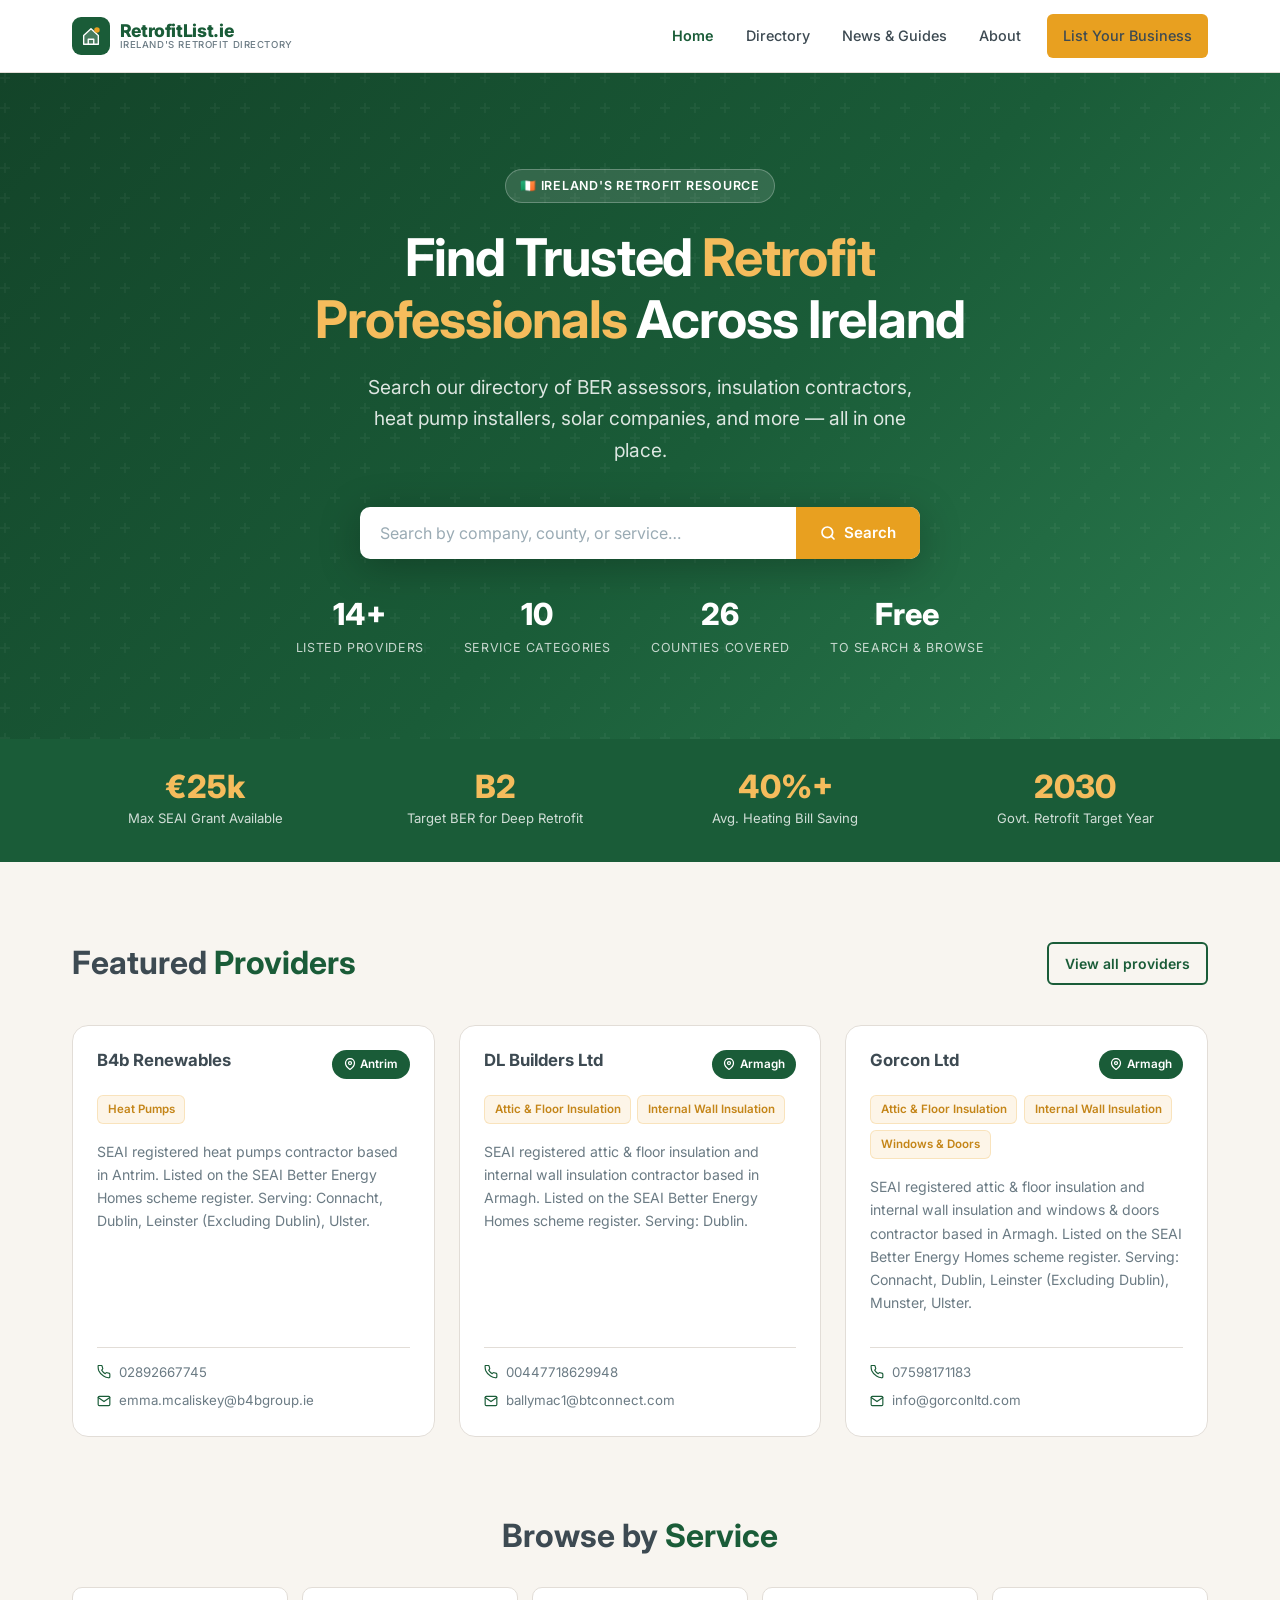
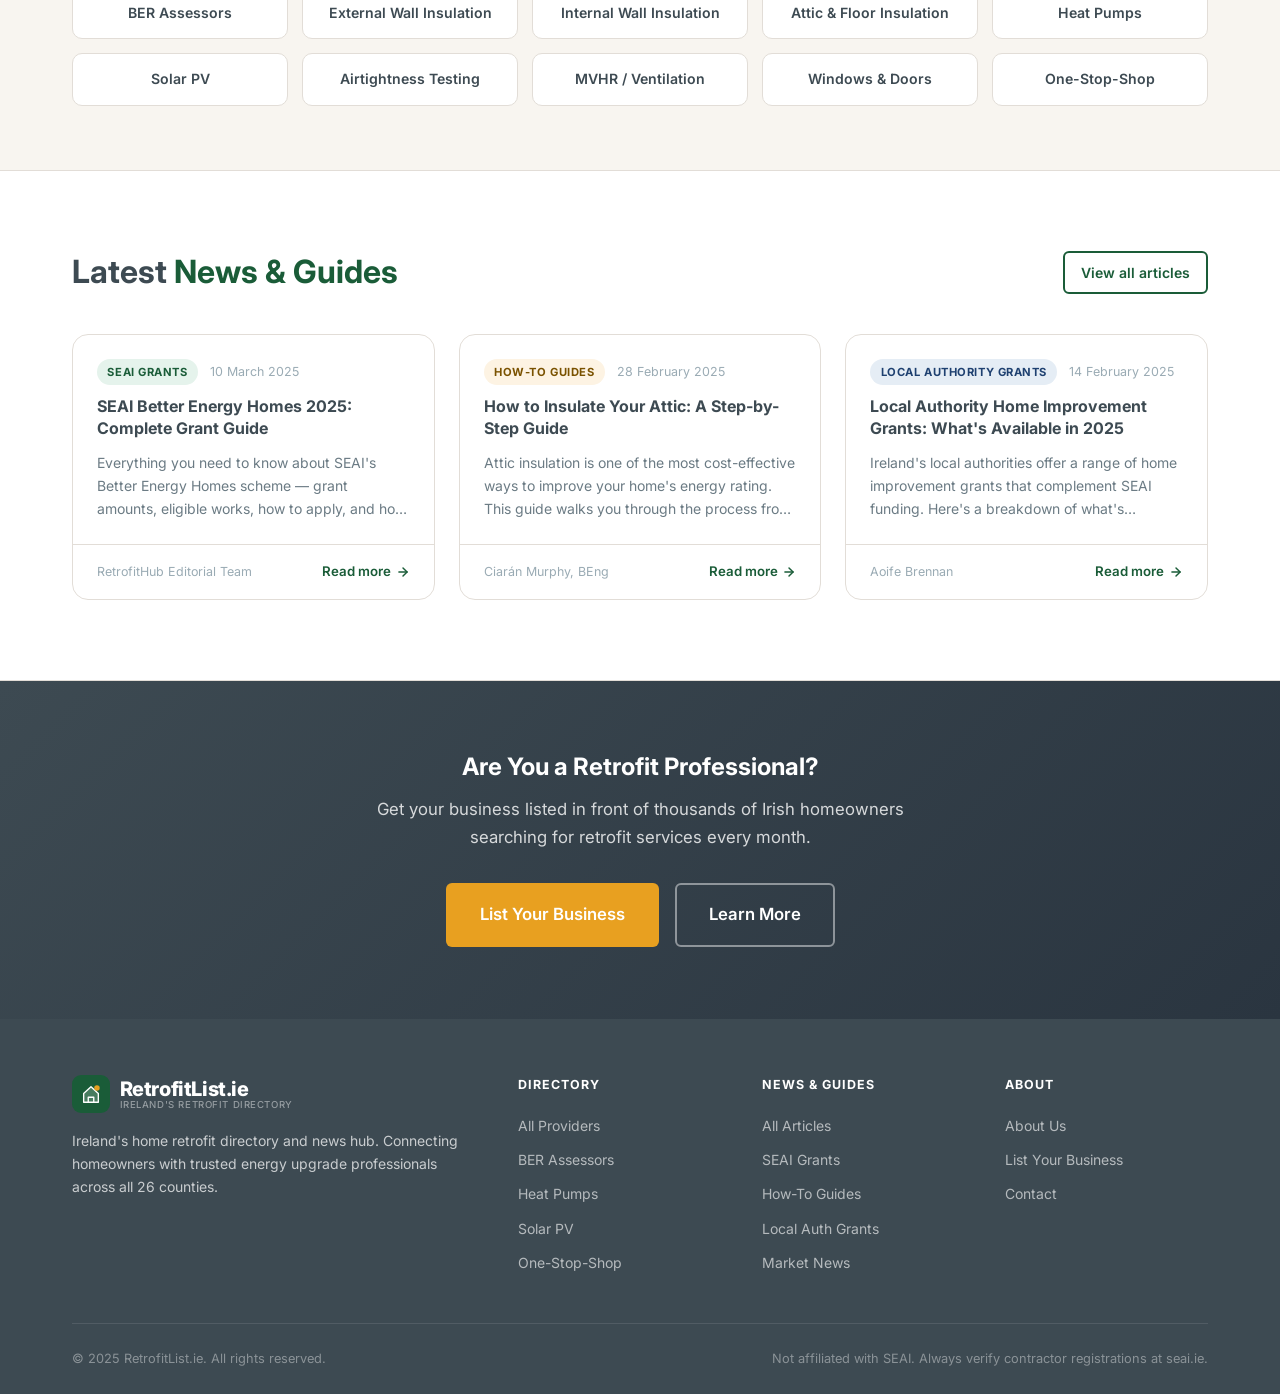
==== index.html @ 5da8fb2f "Initial launch: RetrofitList.ie static site with 1,909 SEAI providers - Full static site (index, dir" ====
﻿<!DOCTYPE html>
<html lang="en-IE">
<head>
  <meta charset="UTF-8">
  <meta name="viewport" content="width=device-width, initial-scale=1.0">
  <title>Retrofit Ireland — Home Retrofit Directory &amp; Contractor Finder | RetrofitList.ie</title>
  <meta name="description" content="Find trusted retrofit contractors across Ireland. BER assessors, insulation, heat pumps, solar PV and more — plus SEAI grant guides and how-tos. Ireland's retrofit directory.">
  <link rel="icon" href="data:image/svg+xml,<svg xmlns='http://www.w3.org/2000/svg' viewBox='0 0 100 100'><rect width='100' height='100' rx='18' fill='%231a5c38'/><text y='75' x='50' text-anchor='middle' font-size='62' font-family='sans-serif'>🏠</text></svg>">
  <link rel="preconnect" href="https://fonts.googleapis.com">
  <link rel="preconnect" href="https://fonts.gstatic.com" crossorigin>
  <link href="https://fonts.googleapis.com/css2?family=Inter:wght@400;500;600;700;800&display=swap" rel="stylesheet">
  <link rel="stylesheet" href="css/styles.css">
</head>
<body data-page="home">

  <!-- ===== HEADER ===== -->
  <header class="site-header">
    <div class="container">
      <div class="header-inner">
        <a href="index.html" class="site-logo" aria-label="RetrofitList.ie home">
          <div class="logo-icon" aria-hidden="true">
            <svg width="22" height="22" viewBox="0 0 24 24" fill="none">
              <path d="M4 11.5L12 4l8 7.5V21H4V11.5z" fill="white" fill-opacity="0.2" stroke="white" stroke-width="1.5" stroke-linejoin="round"/>
              <path d="M9 21v-5.5h6V21" stroke="white" stroke-width="1.5" stroke-linecap="round" stroke-linejoin="round"/>
              <circle cx="18.5" cy="5.5" r="3" fill="#e8a020"/>
            </svg>
          </div>
          <div class="logo-text">
            <span class="logo-name">RetrofitList.ie</span>
            <span class="logo-tagline">Ireland's Retrofit Directory</span>
          </div>
        </a>

        <button class="menu-toggle" aria-label="Open navigation" aria-expanded="false">
          <span></span><span></span><span></span>
        </button>

        <nav class="nav-menu" aria-label="Main navigation">
          <a href="index.html">Home</a>
          <a href="directory.html">Directory</a>
          <a href="news.html">News &amp; Guides</a>
          <a href="about.html">About</a>
          <a href="about.html#list-your-business" class="btn btn-amber btn-sm">List Your Business</a>
        </nav>
      </div>
    </div>
  </header>

  <main>

    <!-- ===== HERO ===== -->
    <section class="hero hero-home">
      <div class="container">
        <div class="hero-content">
          <span class="hero-badge">🇮🇪 Ireland's Retrofit Resource</span>
          <h1 class="hero-title">Find Trusted <em>Retrofit Professionals</em> Across Ireland</h1>
          <p class="hero-subtitle">Search our directory of BER assessors, insulation contractors, heat pump installers, solar companies, and more — all in one place.</p>
          <div class="hero-search" role="search">
            <label for="hero-search-input" class="sr-only">Search providers</label>
            <input type="search" id="hero-search-input" placeholder="Search by company, county, or service…" autocomplete="off">
            <button id="hero-search-btn" type="button">
              <svg width="16" height="16" viewBox="0 0 24 24" fill="none" stroke="currentColor" stroke-width="2.5" stroke-linecap="round" stroke-linejoin="round" aria-hidden="true"><circle cx="11" cy="11" r="8"/><line x1="21" y1="21" x2="16.65" y2="16.65"/></svg>
              Search
            </button>
          </div>
          <div class="hero-stats">
            <div class="hero-stat">
              <span class="hero-stat-number">14+</span>
              <span class="hero-stat-label">Listed Providers</span>
            </div>
            <div class="hero-stat">
              <span class="hero-stat-number">10</span>
              <span class="hero-stat-label">Service Categories</span>
            </div>
            <div class="hero-stat">
              <span class="hero-stat-number">26</span>
              <span class="hero-stat-label">Counties Covered</span>
            </div>
            <div class="hero-stat">
              <span class="hero-stat-number">Free</span>
              <span class="hero-stat-label">To Search &amp; Browse</span>
            </div>
          </div>
        </div>
      </div>
    </section>

    <!-- ===== STATS BAR ===== -->
    <section class="stats-bar" aria-label="Site highlights">
      <div class="container">
        <div class="stats-grid">
          <div>
            <span class="stat-number">€25k</span>
            <div class="stat-label">Max SEAI Grant Available</div>
          </div>
          <div>
            <span class="stat-number">B2</span>
            <div class="stat-label">Target BER for Deep Retrofit</div>
          </div>
          <div>
            <span class="stat-number">40%+</span>
            <div class="stat-label">Avg. Heating Bill Saving</div>
          </div>
          <div>
            <span class="stat-number">2030</span>
            <div class="stat-label">Govt. Retrofit Target Year</div>
          </div>
        </div>
      </div>
    </section>

    <!-- ===== FEATURED PROVIDERS ===== -->
    <section class="section">
      <div class="container">
        <div class="section-header">
          <h2 class="section-title">Featured <span>Providers</span></h2>
          <a href="directory.html" class="btn btn-secondary btn-sm">View all providers</a>
        </div>
        <div class="card-grid" id="featured-providers" data-loading="true">
          <div class="loading-state" style="grid-column:1/-1">
            <div class="loading-spinner"></div>
            <p class="text-light">Loading providers…</p>
          </div>
        </div>
      </div>
    </section>

    <!-- ===== CATEGORY LINKS ===== -->
    <section style="padding: 0 0 4rem;">
      <div class="container">
        <h2 class="section-title text-center" style="margin-bottom: 2rem;">Browse by <span>Service</span></h2>
        <div style="display:grid; grid-template-columns: repeat(auto-fill, minmax(180px, 1fr)); gap: 0.875rem;">
          <a href="directory.html?category=BER+Assessors" class="category-link-card">BER Assessors</a>
          <a href="directory.html?category=External+Wall+Insulation" class="category-link-card">External Wall Insulation</a>
          <a href="directory.html?category=Internal+Wall+Insulation" class="category-link-card">Internal Wall Insulation</a>
          <a href="directory.html?category=Attic+%26+Floor+Insulation" class="category-link-card">Attic &amp; Floor Insulation</a>
          <a href="directory.html?category=Heat+Pumps" class="category-link-card">Heat Pumps</a>
          <a href="directory.html?category=Solar+PV" class="category-link-card">Solar PV</a>
          <a href="directory.html?category=Airtightness+Testing" class="category-link-card">Airtightness Testing</a>
          <a href="directory.html?category=MVHR+%2F+Ventilation" class="category-link-card">MVHR / Ventilation</a>
          <a href="directory.html?category=Windows+%26+Doors" class="category-link-card">Windows &amp; Doors</a>
          <a href="directory.html?category=One-Stop-Shop+Retrofit+Contractors" class="category-link-card">One-Stop-Shop</a>
        </div>
      </div>
    </section>

    <!-- ===== LATEST NEWS ===== -->
    <section class="section" style="background: var(--white); border-top: 1px solid var(--border); border-bottom: 1px solid var(--border);">
      <div class="container">
        <div class="section-header">
          <h2 class="section-title">Latest <span>News &amp; Guides</span></h2>
          <a href="news.html" class="btn btn-secondary btn-sm">View all articles</a>
        </div>
        <div class="card-grid" id="latest-news" data-loading="true">
          <div class="loading-state" style="grid-column:1/-1">
            <div class="loading-spinner"></div>
            <p class="text-light">Loading articles…</p>
          </div>
        </div>
      </div>
    </section>

    <!-- ===== CTA ===== -->
    <section class="cta-banner">
      <div class="container">
        <h2>Are You a Retrofit Professional?</h2>
        <p>Get your business listed in front of thousands of Irish homeowners searching for retrofit services every month.</p>
        <div class="cta-buttons">
          <a href="about.html#list-your-business" class="btn btn-amber btn-lg">List Your Business</a>
          <a href="about.html" class="btn btn-ghost btn-lg">Learn More</a>
        </div>
      </div>
    </section>

  </main>

  <!-- ===== FOOTER ===== -->
  <footer class="site-footer">
    <div class="container">
      <div class="footer-grid">
        <div class="footer-brand">
          <a href="index.html" class="site-logo" aria-label="RetrofitList.ie home">
            <div class="logo-icon" aria-hidden="true">
              <svg width="22" height="22" viewBox="0 0 24 24" fill="none">
                <path d="M4 11.5L12 4l8 7.5V21H4V11.5z" fill="white" fill-opacity="0.2" stroke="white" stroke-width="1.5" stroke-linejoin="round"/>
                <path d="M9 21v-5.5h6V21" stroke="white" stroke-width="1.5" stroke-linecap="round" stroke-linejoin="round"/>
                <circle cx="18.5" cy="5.5" r="3" fill="#e8a020"/>
              </svg>
            </div>
            <div class="logo-text">
              <span class="logo-name">RetrofitList.ie</span>
              <span class="logo-tagline">Ireland's Retrofit Directory</span>
            </div>
          </a>
          <p class="footer-desc">Ireland's home retrofit directory and news hub. Connecting homeowners with trusted energy upgrade professionals across all 26 counties.</p>
        </div>

        <div>
          <p class="footer-heading">Directory</p>
          <ul class="footer-links">
            <li><a href="directory.html">All Providers</a></li>
            <li><a href="directory.html?category=BER+Assessors">BER Assessors</a></li>
            <li><a href="directory.html?category=Heat+Pumps">Heat Pumps</a></li>
            <li><a href="directory.html?category=Solar+PV">Solar PV</a></li>
            <li><a href="directory.html?category=One-Stop-Shop+Retrofit+Contractors">One-Stop-Shop</a></li>
          </ul>
        </div>

        <div>
          <p class="footer-heading">News &amp; Guides</p>
          <ul class="footer-links">
            <li><a href="news.html">All Articles</a></li>
            <li><a href="news.html?category=SEAI+Grants">SEAI Grants</a></li>
            <li><a href="news.html?category=How-To+Guides">How-To Guides</a></li>
            <li><a href="news.html?category=Local+Authority+Grants">Local Auth Grants</a></li>
            <li><a href="news.html?category=Market+News">Market News</a></li>
          </ul>
        </div>

        <div>
          <p class="footer-heading">About</p>
          <ul class="footer-links">
            <li><a href="about.html">About Us</a></li>
            <li><a href="about.html#list-your-business">List Your Business</a></li>
            <li><a href="about.html#contact">Contact</a></li>
          </ul>
        </div>
      </div>

      <div class="footer-bottom">
        <p>&copy; 2025 RetrofitList.ie. All rights reserved.</p>
        <p>Not affiliated with SEAI. Always verify contractor registrations at <a href="https://www.seai.ie" target="_blank" rel="noopener">seai.ie</a>.</p>
      </div>
    </div>
  </footer>

  <script src="js/main.js"></script>

  <!-- Category link card styles (used only on homepage) -->
  <style>
    .category-link-card {
      display: flex;
      align-items: center;
      justify-content: center;
      text-align: center;
      padding: 1rem;
      background: var(--white);
      border: 1.5px solid var(--border);
      border-radius: var(--radius);
      font-size: 0.88rem;
      font-weight: 600;
      color: var(--slate);
      text-decoration: none;
      transition: all var(--transition);
      line-height: 1.3;
    }
    .category-link-card:hover {
      border-color: var(--green);
      background: rgba(26,92,56,0.04);
      color: var(--green);
      transform: translateY(-2px);
      box-shadow: var(--shadow);
    }
  </style>

</body>
</html>
---- css/styles.css ----
﻿/* ============================================================
   RetrofitList.ie — Main Stylesheet
   ============================================================ */

/* --- Custom Properties --- */
:root {
  --green:         #1a5c38;
  --green-dark:    #134429;
  --green-light:   #2a7a4e;
  --offwhite:      #f8f5f0;
  --slate:         #3d4a52;
  --slate-light:   #6b7b84;
  --slate-lighter: #9aabb4;
  --amber:         #e8a020;
  --amber-dark:    #c48518;
  --amber-light:   #f5bc5c;
  --white:         #ffffff;
  --border:        #e2ddd7;
  --border-dark:   #c8c2ba;

  --shadow-sm: 0 1px 4px rgba(0,0,0,0.06);
  --shadow:    0 2px 12px rgba(0,0,0,0.08);
  --shadow-md: 0 4px 20px rgba(0,0,0,0.10);
  --shadow-lg: 0 8px 32px rgba(0,0,0,0.14);

  --radius-sm: 6px;
  --radius:    10px;
  --radius-lg: 16px;

  --transition: 0.2s ease;
  --font: 'Inter', -apple-system, BlinkMacSystemFont, 'Segoe UI', sans-serif;
  --container: 1200px;
  --gap: 1.5rem;
}

/* --- Reset & Base --- */
*, *::before, *::after { box-sizing: border-box; margin: 0; padding: 0; }

html { scroll-behavior: smooth; font-size: 16px; }

body {
  font-family: var(--font);
  background: var(--offwhite);
  color: var(--slate);
  line-height: 1.65;
  min-height: 100vh;
  display: flex;
  flex-direction: column;
}

img { max-width: 100%; height: auto; display: block; }

a { color: var(--green); text-decoration: none; transition: color var(--transition); }
a:hover { color: var(--green-light); }

ul, ol { list-style: none; }

button { cursor: pointer; font-family: var(--font); border: none; background: none; }

h1, h2, h3, h4, h5 {
  font-weight: 700;
  line-height: 1.2;
  color: var(--slate);
}

p { margin-bottom: 1rem; }
p:last-child { margin-bottom: 0; }

main { flex: 1; }

/* --- Layout --- */
.container {
  width: 100%;
  max-width: var(--container);
  margin: 0 auto;
  padding: 0 1.25rem;
}

@media (min-width: 768px) { .container { padding: 0 2rem; } }

.section { padding: 4rem 0; }
@media (min-width: 768px) { .section { padding: 5rem 0; } }

.section-header {
  display: flex;
  align-items: center;
  justify-content: space-between;
  margin-bottom: 2.5rem;
  flex-wrap: wrap;
  gap: 1rem;
}

.section-title { font-size: clamp(1.4rem, 3vw, 2rem); }
.section-title span { color: var(--green); }

/* --- Buttons --- */
.btn {
  display: inline-flex;
  align-items: center;
  gap: 0.5rem;
  padding: 0.75rem 1.5rem;
  border-radius: var(--radius-sm);
  font-weight: 600;
  font-size: 0.95rem;
  font-family: var(--font);
  transition: all var(--transition);
  text-decoration: none;
  white-space: nowrap;
  border: 2px solid transparent;
  cursor: pointer;
}

.btn-primary {
  background: var(--green);
  color: var(--white);
}
.btn-primary:hover {
  background: var(--green-dark);
  color: var(--white);
  transform: translateY(-1px);
  box-shadow: var(--shadow-md);
}

.btn-secondary {
  background: transparent;
  color: var(--green);
  border-color: var(--green);
}
.btn-secondary:hover {
  background: var(--green);
  color: var(--white);
  transform: translateY(-1px);
}

.btn-amber {
  background: var(--amber);
  color: var(--white);
}
.btn-amber:hover {
  background: var(--amber-dark);
  color: var(--white);
  transform: translateY(-1px);
  box-shadow: var(--shadow-md);
}

.btn-white {
  background: var(--white);
  color: var(--green);
  border-color: var(--white);
}
.btn-white:hover {
  background: var(--offwhite);
  color: var(--green-dark);
  transform: translateY(-1px);
}

.btn-ghost {
  background: transparent;
  color: var(--white);
  border-color: rgba(255,255,255,0.45);
}
.btn-ghost:hover {
  background: rgba(255,255,255,0.15);
  color: var(--white);
  border-color: rgba(255,255,255,0.7);
}

.btn-sm  { padding: 0.5rem 1rem; font-size: 0.875rem; }
.btn-lg  { padding: 1rem 2rem; font-size: 1.05rem; }

/* --- Header / Navigation --- */
.site-header {
  position: sticky;
  top: 0;
  z-index: 1000;
  background: var(--white);
  border-bottom: 1px solid var(--border);
  transition: box-shadow var(--transition);
}

.site-header.scrolled { box-shadow: var(--shadow-md); }

.header-inner {
  display: flex;
  align-items: center;
  justify-content: space-between;
  height: 4rem;
}

@media (min-width: 768px) { .header-inner { height: 4.5rem; } }

/* Logo */
.site-logo {
  display: flex;
  align-items: center;
  gap: 0.6rem;
  text-decoration: none;
  flex-shrink: 0;
}

.logo-icon {
  width: 38px;
  height: 38px;
  background: var(--green);
  border-radius: 9px;
  display: flex;
  align-items: center;
  justify-content: center;
  flex-shrink: 0;
}

.logo-text {
  display: flex;
  flex-direction: column;
  line-height: 1.1;
}

.logo-name {
  font-size: 1.1rem;
  font-weight: 800;
  color: var(--green);
  letter-spacing: -0.02em;
}

.logo-tagline {
  font-size: 0.6rem;
  color: var(--slate-light);
  font-weight: 500;
  text-transform: uppercase;
  letter-spacing: 0.06em;
}

/* Nav */
.nav-menu {
  display: flex;
  align-items: center;
  gap: 0.25rem;
}

.nav-menu a {
  padding: 0.5rem 0.875rem;
  font-size: 0.9rem;
  font-weight: 500;
  color: var(--slate);
  border-radius: var(--radius-sm);
  transition: all var(--transition);
}

.nav-menu a:hover { background: var(--offwhite); color: var(--green); }
.nav-menu a.active { color: var(--green); font-weight: 600; }
.nav-menu .btn { margin-left: 0.5rem; }

/* Mobile hamburger */
.menu-toggle {
  display: none;
  flex-direction: column;
  gap: 5px;
  width: 36px;
  height: 36px;
  align-items: center;
  justify-content: center;
  background: none;
  border: none;
  cursor: pointer;
  padding: 4px;
  border-radius: var(--radius-sm);
  transition: background var(--transition);
}

.menu-toggle:hover { background: var(--offwhite); }

.menu-toggle span {
  display: block;
  width: 22px;
  height: 2px;
  background: var(--slate);
  border-radius: 2px;
  transition: all 0.3s ease;
  transform-origin: center;
}

.menu-toggle.active span:nth-child(1) { transform: translateY(7px) rotate(45deg); }
.menu-toggle.active span:nth-child(2) { opacity: 0; transform: scaleX(0); }
.menu-toggle.active span:nth-child(3) { transform: translateY(-7px) rotate(-45deg); }

@media (max-width: 767px) {
  .menu-toggle { display: flex; }

  .nav-menu {
    display: none;
    position: absolute;
    top: 100%;
    left: 0;
    right: 0;
    background: var(--white);
    border-bottom: 1px solid var(--border);
    box-shadow: var(--shadow-md);
    flex-direction: column;
    align-items: stretch;
    padding: 1rem 1.25rem;
    gap: 0.25rem;
  }

  .nav-menu.open { display: flex; }

  .nav-menu a { padding: 0.75rem 1rem; font-size: 1rem; }

  .nav-menu .btn { margin-left: 0; margin-top: 0.5rem; justify-content: center; }
}

/* --- Hero --- */
.hero {
  background: linear-gradient(135deg, var(--green-dark) 0%, var(--green) 55%, var(--green-light) 100%);
  color: var(--white);
  padding: 4.5rem 0;
  position: relative;
  overflow: hidden;
}

.hero::before {
  content: '';
  position: absolute;
  inset: 0;
  background-image: url("data:image/svg+xml,%3Csvg width='60' height='60' viewBox='0 0 60 60' xmlns='http://www.w3.org/2000/svg'%3E%3Cg fill='%23ffffff' fill-opacity='0.04'%3E%3Cpath d='M36 34v-4h-2v4h-4v2h4v4h2v-4h4v-2h-4zm0-30V0h-2v4h-4v2h4v4h2V6h4V4h-4zM6 34v-4H4v4H0v2h4v4h2v-4h4v-2H6zM6 4V0H4v4H0v2h4v4h2V6h4V4H6z'/%3E%3C/g%3E%3C/svg%3E");
}

.hero-home { padding: 6rem 0 5rem; }

.hero-content {
  position: relative;
  z-index: 1;
  max-width: 760px;
  margin: 0 auto;
  text-align: center;
}

.hero-badge {
  display: inline-flex;
  align-items: center;
  gap: 0.4rem;
  background: rgba(255,255,255,0.12);
  border: 1px solid rgba(255,255,255,0.25);
  color: var(--white);
  font-size: 0.78rem;
  font-weight: 600;
  padding: 0.35rem 0.9rem;
  border-radius: 100px;
  margin-bottom: 1.5rem;
  text-transform: uppercase;
  letter-spacing: 0.06em;
}

.hero-title {
  color: var(--white);
  font-size: clamp(2rem, 5.5vw, 3.25rem);
  margin-bottom: 1.25rem;
  letter-spacing: -0.02em;
}

.hero-title em {
  font-style: normal;
  color: var(--amber-light);
}

.hero-subtitle {
  font-size: clamp(1rem, 2vw, 1.2rem);
  color: rgba(255,255,255,0.85);
  margin-bottom: 2.5rem;
  max-width: 580px;
  margin-left: auto;
  margin-right: auto;
}

/* Hero search bar */
.hero-search {
  display: flex;
  max-width: 560px;
  margin: 0 auto 2.5rem;
  background: var(--white);
  border-radius: var(--radius);
  overflow: hidden;
  box-shadow: 0 8px 40px rgba(0,0,0,0.25);
}

.hero-search input {
  flex: 1;
  padding: 1rem 1.25rem;
  border: none;
  outline: none;
  font-size: 1rem;
  font-family: var(--font);
  color: var(--slate);
  background: transparent;
  min-width: 0;
}

.hero-search input::placeholder { color: var(--slate-lighter); }

.hero-search button {
  padding: 1rem 1.5rem;
  background: var(--amber);
  color: var(--white);
  border: none;
  font-size: 0.95rem;
  font-weight: 600;
  font-family: var(--font);
  cursor: pointer;
  transition: background var(--transition);
  display: flex;
  align-items: center;
  gap: 0.5rem;
  white-space: nowrap;
  flex-shrink: 0;
}

.hero-search button:hover { background: var(--amber-dark); }

/* Hero stats */
.hero-stats {
  display: flex;
  justify-content: center;
  gap: 2.5rem;
  flex-wrap: wrap;
}

.hero-stat { text-align: center; }

.hero-stat-number {
  display: block;
  font-size: 1.9rem;
  font-weight: 800;
  color: var(--white);
  line-height: 1;
  margin-bottom: 0.25rem;
}

.hero-stat-label {
  font-size: 0.78rem;
  color: rgba(255,255,255,0.75);
  text-transform: uppercase;
  letter-spacing: 0.05em;
}

/* Small hero for inner pages */
.hero-sm { padding: 3rem 0; }

.hero-sm .hero-content {
  text-align: left;
  max-width: none;
}

.hero-sm .hero-title { font-size: clamp(1.5rem, 3.5vw, 2.25rem); margin-bottom: 0.75rem; }
.hero-sm .hero-subtitle { margin-left: 0; margin-right: 0; }

/* --- Stats / Feature Bar --- */
.stats-bar {
  background: var(--green);
  padding: 2rem 0;
}

.stats-grid {
  display: grid;
  grid-template-columns: repeat(2, 1fr);
  gap: 1.5rem;
  text-align: center;
}

@media (min-width: 640px) { .stats-grid { grid-template-columns: repeat(4, 1fr); } }

.stat-number {
  display: block;
  font-size: 2rem;
  font-weight: 800;
  color: var(--amber-light);
  line-height: 1;
}

.stat-label {
  font-size: 0.82rem;
  color: rgba(255,255,255,0.8);
  margin-top: 0.3rem;
}

/* --- Card Grids --- */
.card-grid {
  display: grid;
  grid-template-columns: 1fr;
  gap: var(--gap);
}

@media (min-width: 600px) { .card-grid { grid-template-columns: repeat(2, 1fr); } }
@media (min-width: 900px) { .card-grid { grid-template-columns: repeat(3, 1fr); } }

/* --- Provider Card --- */
.provider-card {
  background: var(--white);
  border: 1px solid var(--border);
  border-radius: var(--radius-lg);
  padding: 1.5rem;
  display: flex;
  flex-direction: column;
  gap: 1rem;
  transition: all var(--transition);
}

.provider-card:hover {
  box-shadow: var(--shadow-lg);
  transform: translateY(-3px);
  border-color: rgba(26,92,56,0.3);
}

.provider-card-header {
  display: flex;
  align-items: flex-start;
  justify-content: space-between;
  gap: 0.75rem;
}

.provider-card-name {
  font-size: 1.05rem;
  font-weight: 700;
  color: var(--slate);
  line-height: 1.3;
  margin: 0;
}

.county-badge {
  display: inline-flex;
  align-items: center;
  gap: 0.3rem;
  background: var(--green);
  color: var(--white);
  font-size: 0.73rem;
  font-weight: 600;
  padding: 0.3rem 0.7rem;
  border-radius: 100px;
  white-space: nowrap;
  flex-shrink: 0;
}

.provider-categories {
  display: flex;
  flex-wrap: wrap;
  gap: 0.4rem;
}

.category-tag {
  display: inline-block;
  background: rgba(232,160,32,0.1);
  color: var(--amber-dark);
  font-size: 0.72rem;
  font-weight: 600;
  padding: 0.25rem 0.6rem;
  border-radius: var(--radius-sm);
  border: 1px solid rgba(232,160,32,0.22);
}

.provider-description {
  font-size: 0.88rem;
  color: var(--slate-light);
  line-height: 1.65;
  flex: 1;
}

.provider-contacts {
  display: flex;
  flex-direction: column;
  gap: 0.4rem;
  padding-top: 0.875rem;
  border-top: 1px solid var(--border);
}

.contact-link {
  display: flex;
  align-items: center;
  gap: 0.5rem;
  font-size: 0.83rem;
  color: var(--slate-light);
  text-decoration: none;
  transition: color var(--transition);
}

.contact-link:hover { color: var(--green); }

.contact-link svg {
  flex-shrink: 0;
  color: var(--green);
}

/* --- Article Card --- */
.article-card {
  background: var(--white);
  border: 1px solid var(--border);
  border-radius: var(--radius-lg);
  overflow: hidden;
  display: flex;
  flex-direction: column;
  transition: all var(--transition);
}

.article-card:hover {
  box-shadow: var(--shadow-lg);
  transform: translateY(-3px);
  border-color: rgba(26,92,56,0.3);
}

.article-card-body {
  padding: 1.5rem;
  display: flex;
  flex-direction: column;
  gap: 0.7rem;
  flex: 1;
}

.article-meta {
  display: flex;
  align-items: center;
  gap: 0.75rem;
  flex-wrap: wrap;
}

.category-pill {
  display: inline-block;
  font-size: 0.7rem;
  font-weight: 700;
  padding: 0.25rem 0.65rem;
  border-radius: 100px;
  text-transform: uppercase;
  letter-spacing: 0.05em;
}

.cat-seai     { background: #e5f3ec; color: #1a5c38; }
.cat-local    { background: #e5edf5; color: #1e4070; }
.cat-howto    { background: #fdf3e3; color: #7a5200; }
.cat-planning { background: #f0e8f7; color: #5a1e8c; }
.cat-market   { background: #fde8e8; color: #7a1e1e; }
.cat-default  { background: #e8eef0; color: var(--slate); }

.article-date {
  font-size: 0.78rem;
  color: var(--slate-lighter);
}

.article-card-title {
  font-size: 1rem;
  font-weight: 700;
  color: var(--slate);
  line-height: 1.35;
  margin: 0;
}

.article-card-summary {
  font-size: 0.875rem;
  color: var(--slate-light);
  line-height: 1.65;
  flex: 1;
  display: -webkit-box;
  -webkit-line-clamp: 3;
  -webkit-box-orient: vertical;
  overflow: hidden;
}

.article-card-footer {
  padding: 1rem 1.5rem;
  border-top: 1px solid var(--border);
  display: flex;
  align-items: center;
  justify-content: space-between;
  gap: 0.5rem;
}

.article-author { font-size: 0.78rem; color: var(--slate-lighter); }

.read-more {
  font-size: 0.83rem;
  font-weight: 600;
  color: var(--green);
  display: flex;
  align-items: center;
  gap: 0.3rem;
  white-space: nowrap;
  transition: gap var(--transition), color var(--transition);
}

.read-more:hover { gap: 0.5rem; color: var(--green-dark); }

/* --- Filter Bar (directory) --- */
.filter-bar {
  background: var(--white);
  border: 1px solid var(--border);
  border-radius: var(--radius-lg);
  padding: 1.25rem;
  margin-bottom: 2rem;
  display: flex;
  flex-direction: column;
  gap: 0.875rem;
}

@media (min-width: 768px) {
  .filter-bar {
    flex-direction: row;
    align-items: center;
    flex-wrap: wrap;
  }
}

.filter-search {
  position: relative;
  flex: 1;
  min-width: 200px;
}

.filter-search input {
  width: 100%;
  padding: 0.7rem 1rem 0.7rem 2.5rem;
  border: 1.5px solid var(--border);
  border-radius: var(--radius-sm);
  font-size: 0.9rem;
  font-family: var(--font);
  color: var(--slate);
  background: var(--offwhite);
  outline: none;
  transition: border-color var(--transition), background var(--transition);
}

.filter-search input:focus {
  border-color: var(--green);
  background: var(--white);
}

.filter-search input::placeholder { color: var(--slate-lighter); }

.filter-search .search-icon {
  position: absolute;
  left: 0.75rem;
  top: 50%;
  transform: translateY(-50%);
  color: var(--slate-lighter);
  pointer-events: none;
}

.filter-select {
  position: relative;
  min-width: 190px;
}

.filter-select select {
  width: 100%;
  padding: 0.7rem 2.25rem 0.7rem 1rem;
  border: 1.5px solid var(--border);
  border-radius: var(--radius-sm);
  font-size: 0.9rem;
  font-family: var(--font);
  color: var(--slate);
  background: var(--offwhite);
  outline: none;
  appearance: none;
  cursor: pointer;
  transition: border-color var(--transition), background var(--transition);
}

.filter-select select:focus {
  border-color: var(--green);
  background: var(--white);
}

.filter-select::after {
  content: '';
  position: absolute;
  right: 0.875rem;
  top: 50%;
  transform: translateY(-50%);
  border-left: 4px solid transparent;
  border-right: 4px solid transparent;
  border-top: 5px solid var(--slate-light);
  pointer-events: none;
}

.filter-meta {
  display: flex;
  align-items: center;
  gap: 0.75rem;
  flex-wrap: wrap;
}

.filter-count {
  font-size: 0.85rem;
  color: var(--slate-lighter);
  white-space: nowrap;
}

.filter-clear {
  font-size: 0.82rem;
  color: var(--slate-light);
  background: none;
  border: 1px solid var(--border);
  cursor: pointer;
  padding: 0.35rem 0.75rem;
  border-radius: var(--radius-sm);
  transition: all var(--transition);
  display: none;
}

.filter-clear.visible { display: block; }
.filter-clear:hover { color: var(--green); border-color: var(--green); background: rgba(26,92,56,0.04); }

/* --- Category Pills Filter (news) --- */
.category-filter {
  display: flex;
  flex-wrap: wrap;
  gap: 0.5rem;
  margin-bottom: 2rem;
}

.cat-filter-btn {
  padding: 0.5rem 1.1rem;
  border: 1.5px solid var(--border);
  border-radius: 100px;
  font-size: 0.85rem;
  font-weight: 500;
  color: var(--slate);
  background: var(--white);
  cursor: pointer;
  transition: all var(--transition);
  font-family: var(--font);
}

.cat-filter-btn:hover { border-color: var(--green); color: var(--green); }
.cat-filter-btn.active { background: var(--green); border-color: var(--green); color: var(--white); }

/* --- Empty / Loading States --- */
.empty-state {
  text-align: center;
  padding: 4rem 2rem;
  color: var(--slate-light);
}

.empty-state-icon { font-size: 2.5rem; margin-bottom: 1rem; opacity: 0.5; }
.empty-state h3 { font-size: 1.15rem; color: var(--slate); margin-bottom: 0.5rem; }
.empty-state p { font-size: 0.9rem; max-width: 420px; margin: 0 auto; }

.loading-state { text-align: center; padding: 4rem 2rem; }

.loading-spinner {
  width: 40px;
  height: 40px;
  border: 3px solid var(--border);
  border-top-color: var(--green);
  border-radius: 50%;
  animation: spin 0.75s linear infinite;
  margin: 0 auto 1rem;
}

@keyframes spin { to { transform: rotate(360deg); } }

/* --- CTA Banner --- */
.cta-banner {
  background: linear-gradient(135deg, var(--slate) 0%, #2a3540 100%);
  color: var(--white);
  padding: 4.5rem 0;
  text-align: center;
}

.cta-banner h2 { color: var(--white); margin-bottom: 0.875rem; }

.cta-banner p {
  color: rgba(255,255,255,0.8);
  font-size: 1.05rem;
  max-width: 540px;
  margin: 0 auto 2rem;
}

.cta-buttons {
  display: flex;
  justify-content: center;
  gap: 1rem;
  flex-wrap: wrap;
}

/* --- Article Detail --- */
.article-wrapper {
  padding: 3rem 0 5rem;
}

.article-detail {
  max-width: 760px;
  margin: 0 auto;
}

.article-back {
  display: inline-flex;
  align-items: center;
  gap: 0.4rem;
  color: var(--slate-light);
  font-size: 0.88rem;
  font-weight: 500;
  margin-bottom: 2rem;
  transition: color var(--transition);
}

.article-back:hover { color: var(--green); }

.article-detail-header { margin-bottom: 2rem; }

.article-detail-title {
  font-size: clamp(1.5rem, 4vw, 2.25rem);
  color: var(--slate);
  margin: 1rem 0 1.25rem;
  line-height: 1.25;
}

.article-detail-meta {
  display: flex;
  align-items: center;
  gap: 1.25rem;
  flex-wrap: wrap;
  color: var(--slate-lighter);
  font-size: 0.875rem;
}

.article-detail-meta span {
  display: flex;
  align-items: center;
  gap: 0.35rem;
}

.article-divider {
  border: none;
  border-top: 1px solid var(--border);
  margin: 2rem 0;
}

.article-body { font-size: 1.05rem; line-height: 1.85; color: var(--slate); }
.article-body p { margin-bottom: 1.5rem; }
.article-body p:last-child { margin-bottom: 0; }

/* --- About Page --- */
.about-grid {
  display: grid;
  grid-template-columns: 1fr;
  gap: 3rem;
}

@media (min-width: 768px) {
  .about-grid { grid-template-columns: 1.6fr 1fr; align-items: start; }
}

.about-content h2 { margin-bottom: 1.25rem; color: var(--green); font-size: clamp(1.3rem, 2.5vw, 1.75rem); }
.about-content p { font-size: 1.02rem; line-height: 1.8; margin-bottom: 1.25rem; }

.about-sidebar { display: flex; flex-direction: column; gap: 1.5rem; }

.info-card {
  background: var(--white);
  border: 1px solid var(--border);
  border-radius: var(--radius-lg);
  padding: 1.5rem;
}

.info-card h3 {
  font-size: 0.95rem;
  margin-bottom: 1rem;
  padding-bottom: 0.75rem;
  border-bottom: 2px solid var(--green);
  color: var(--green);
  text-transform: uppercase;
  letter-spacing: 0.04em;
}

.info-list { display: flex; flex-direction: column; gap: 0.6rem; }

.info-list li {
  display: flex;
  align-items: flex-start;
  gap: 0.6rem;
  font-size: 0.9rem;
  color: var(--slate);
}

.info-list li::before {
  content: '✓';
  color: var(--green);
  font-weight: 700;
  flex-shrink: 0;
}

.about-values {
  display: grid;
  grid-template-columns: repeat(auto-fit, minmax(200px, 1fr));
  gap: 1.25rem;
  margin-top: 3rem;
}

.value-card {
  background: var(--white);
  border: 1px solid var(--border);
  border-radius: var(--radius-lg);
  padding: 1.5rem;
  text-align: center;
}

.value-icon {
  font-size: 2rem;
  margin-bottom: 0.75rem;
}

.value-card h3 { font-size: 1rem; margin-bottom: 0.5rem; color: var(--green); }
.value-card p { font-size: 0.875rem; color: var(--slate-light); margin: 0; }

/* --- Footer --- */
.site-footer {
  background: var(--slate);
  color: rgba(255,255,255,0.72);
  padding: 3.5rem 0 1.5rem;
  margin-top: auto;
}

.footer-grid {
  display: grid;
  grid-template-columns: 1fr;
  gap: 2.5rem;
  margin-bottom: 3rem;
}

@media (min-width: 640px)  { .footer-grid { grid-template-columns: repeat(2, 1fr); } }
@media (min-width: 1024px) { .footer-grid { grid-template-columns: 2fr 1fr 1fr 1fr; } }

.footer-brand .logo-name { color: var(--white); font-size: 1.25rem; }
.footer-brand .logo-tagline { color: rgba(255,255,255,0.45); }

.footer-desc { font-size: 0.875rem; margin-top: 1rem; line-height: 1.65; }

.footer-heading {
  font-size: 0.78rem;
  font-weight: 700;
  text-transform: uppercase;
  letter-spacing: 0.08em;
  color: var(--white);
  margin-bottom: 1rem;
}

.footer-links { display: flex; flex-direction: column; gap: 0.5rem; }

.footer-links a {
  color: rgba(255,255,255,0.62);
  font-size: 0.875rem;
  transition: color var(--transition);
}

.footer-links a:hover { color: var(--amber-light); }

.footer-bottom {
  border-top: 1px solid rgba(255,255,255,0.1);
  padding-top: 1.5rem;
  display: flex;
  align-items: center;
  justify-content: space-between;
  flex-wrap: wrap;
  gap: 0.75rem;
}

.footer-bottom p, .footer-bottom a {
  font-size: 0.8rem;
  color: rgba(255,255,255,0.4);
  margin: 0;
}

.footer-bottom a:hover { color: var(--amber-light); }

/* --- Animations --- */
@keyframes fadeInUp {
  from { opacity: 0; transform: translateY(18px); }
  to   { opacity: 1; transform: translateY(0); }
}

.fade-in-up { animation: fadeInUp 0.4s ease forwards; }

/* --- Utilities --- */
.text-center { text-align: center; }
.text-green  { color: var(--green); }
.text-amber  { color: var(--amber); }
.text-light  { color: var(--slate-light); }
.mt-1  { margin-top: 0.5rem; }
.mt-2  { margin-top: 1rem; }
.mt-4  { margin-top: 2rem; }
.mb-0  { margin-bottom: 0; }

.sr-only {
  position: absolute;
  width: 1px; height: 1px;
  padding: 0; margin: -1px;
  overflow: hidden;
  clip: rect(0,0,0,0);
  white-space: nowrap;
  border: 0;
}
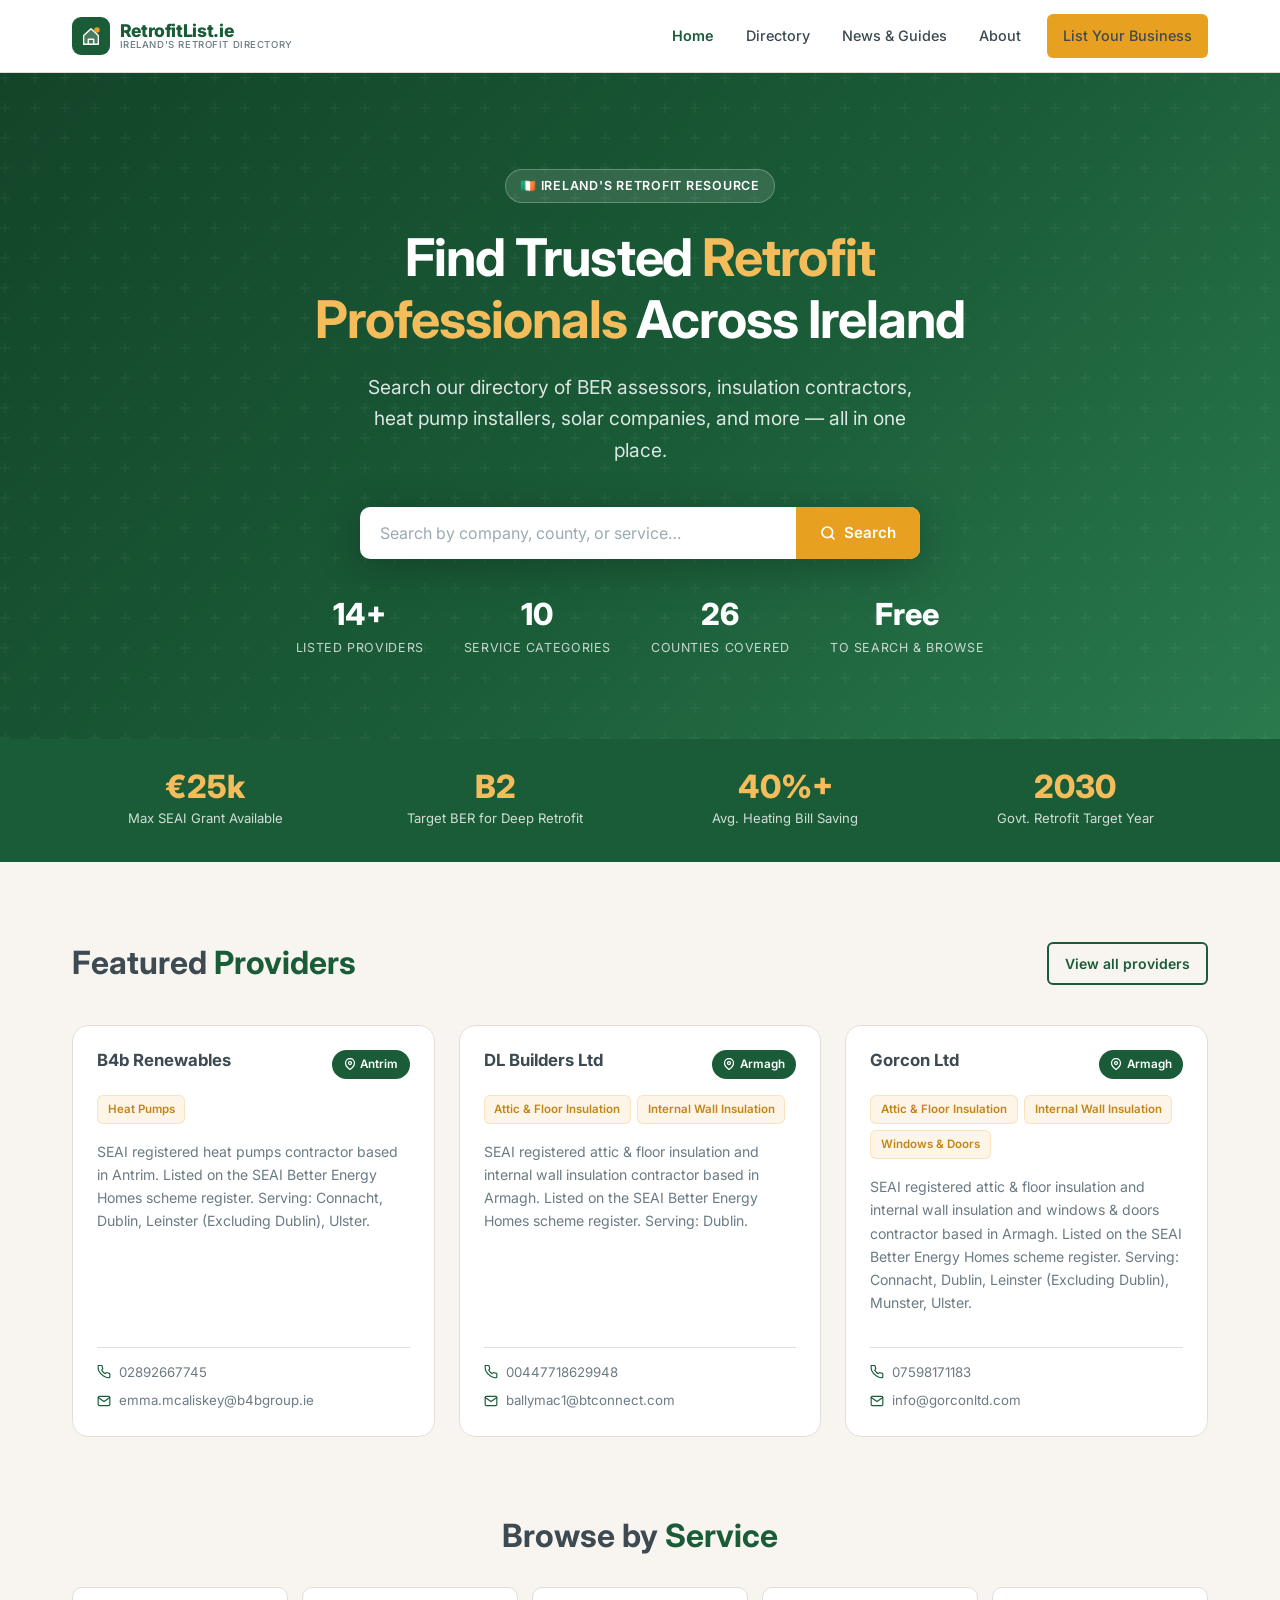
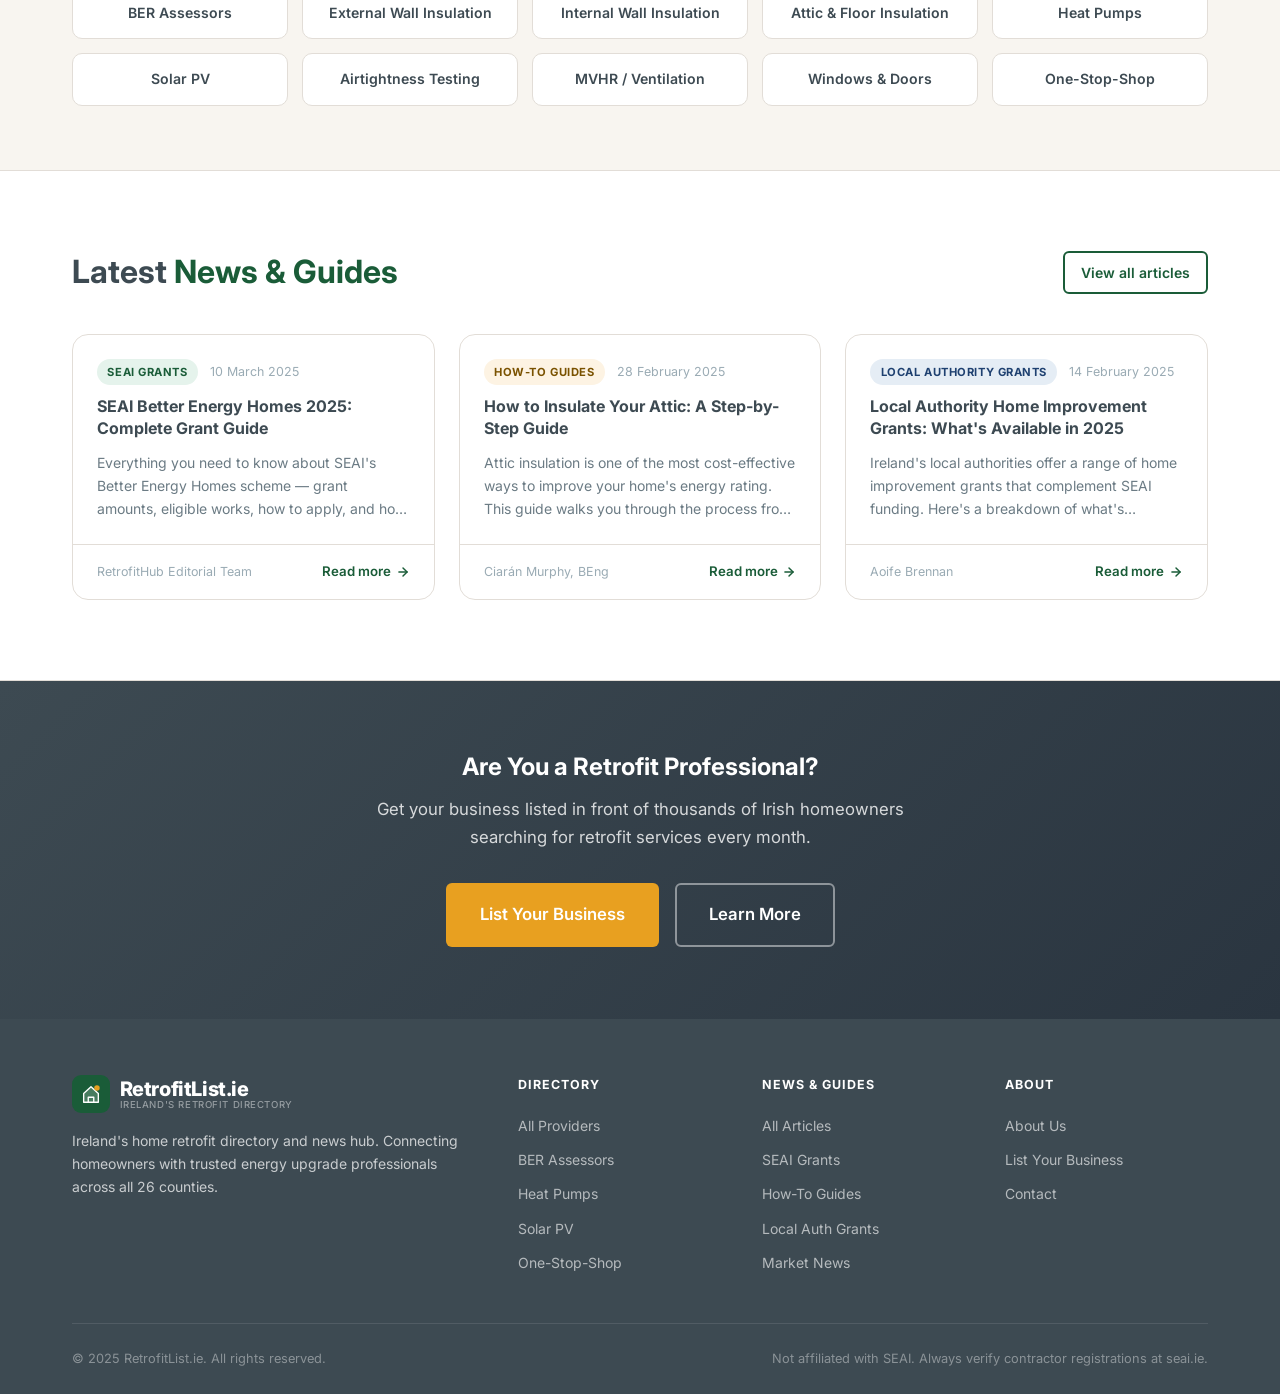
==== commit 731e3e56: "Block search indexing until site is ready to launch - robots.txt: Disallow all crawlers - noindex, n" ====
--- a/index.html
+++ b/index.html
@@ -2,6 +2,7 @@
 <html lang="en-IE">
 <head>
   <meta charset="UTF-8">
+  <meta name="robots" content="noindex, nofollow">
   <meta name="viewport" content="width=device-width, initial-scale=1.0">
   <title>Retrofit Ireland — Home Retrofit Directory &amp; Contractor Finder | RetrofitList.ie</title>
   <meta name="description" content="Find trusted retrofit contractors across Ireland. BER assessors, insulation, heat pumps, solar PV and more — plus SEAI grant guides and how-tos. Ireland's retrofit directory.">
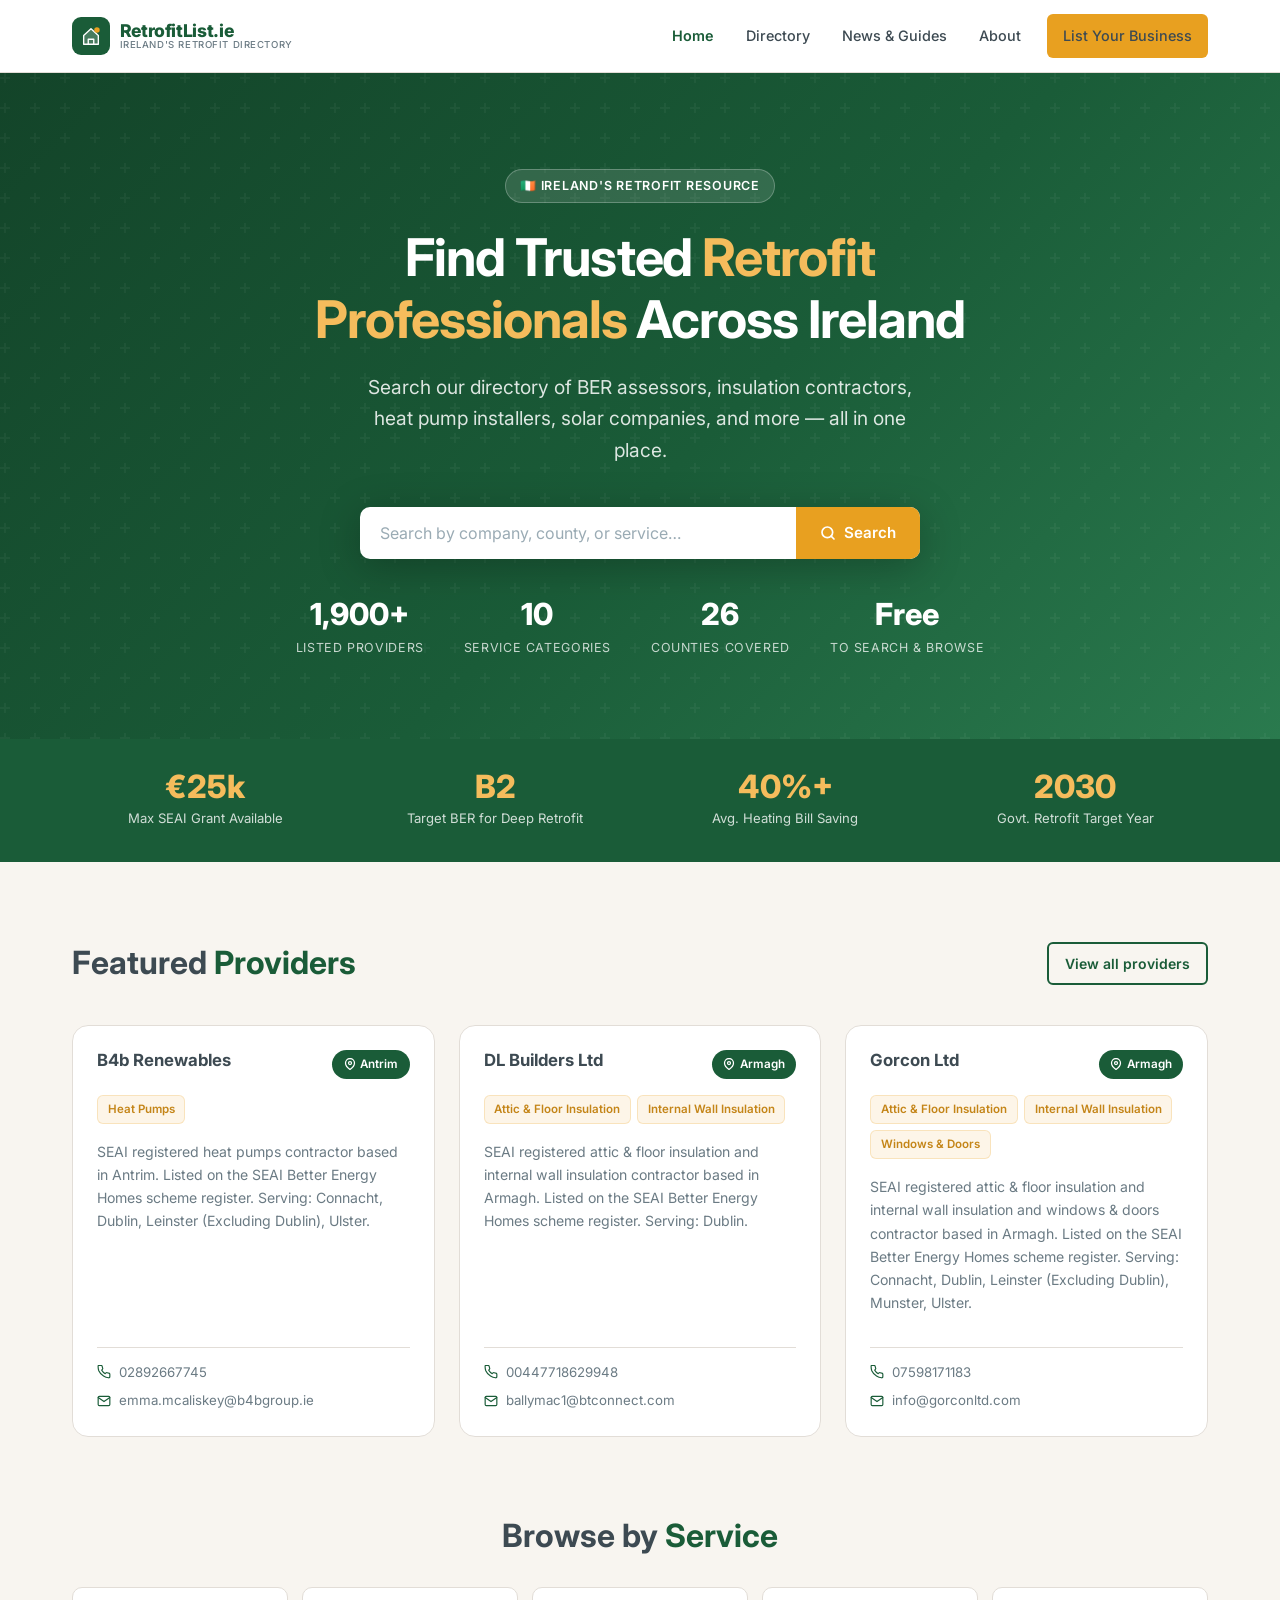
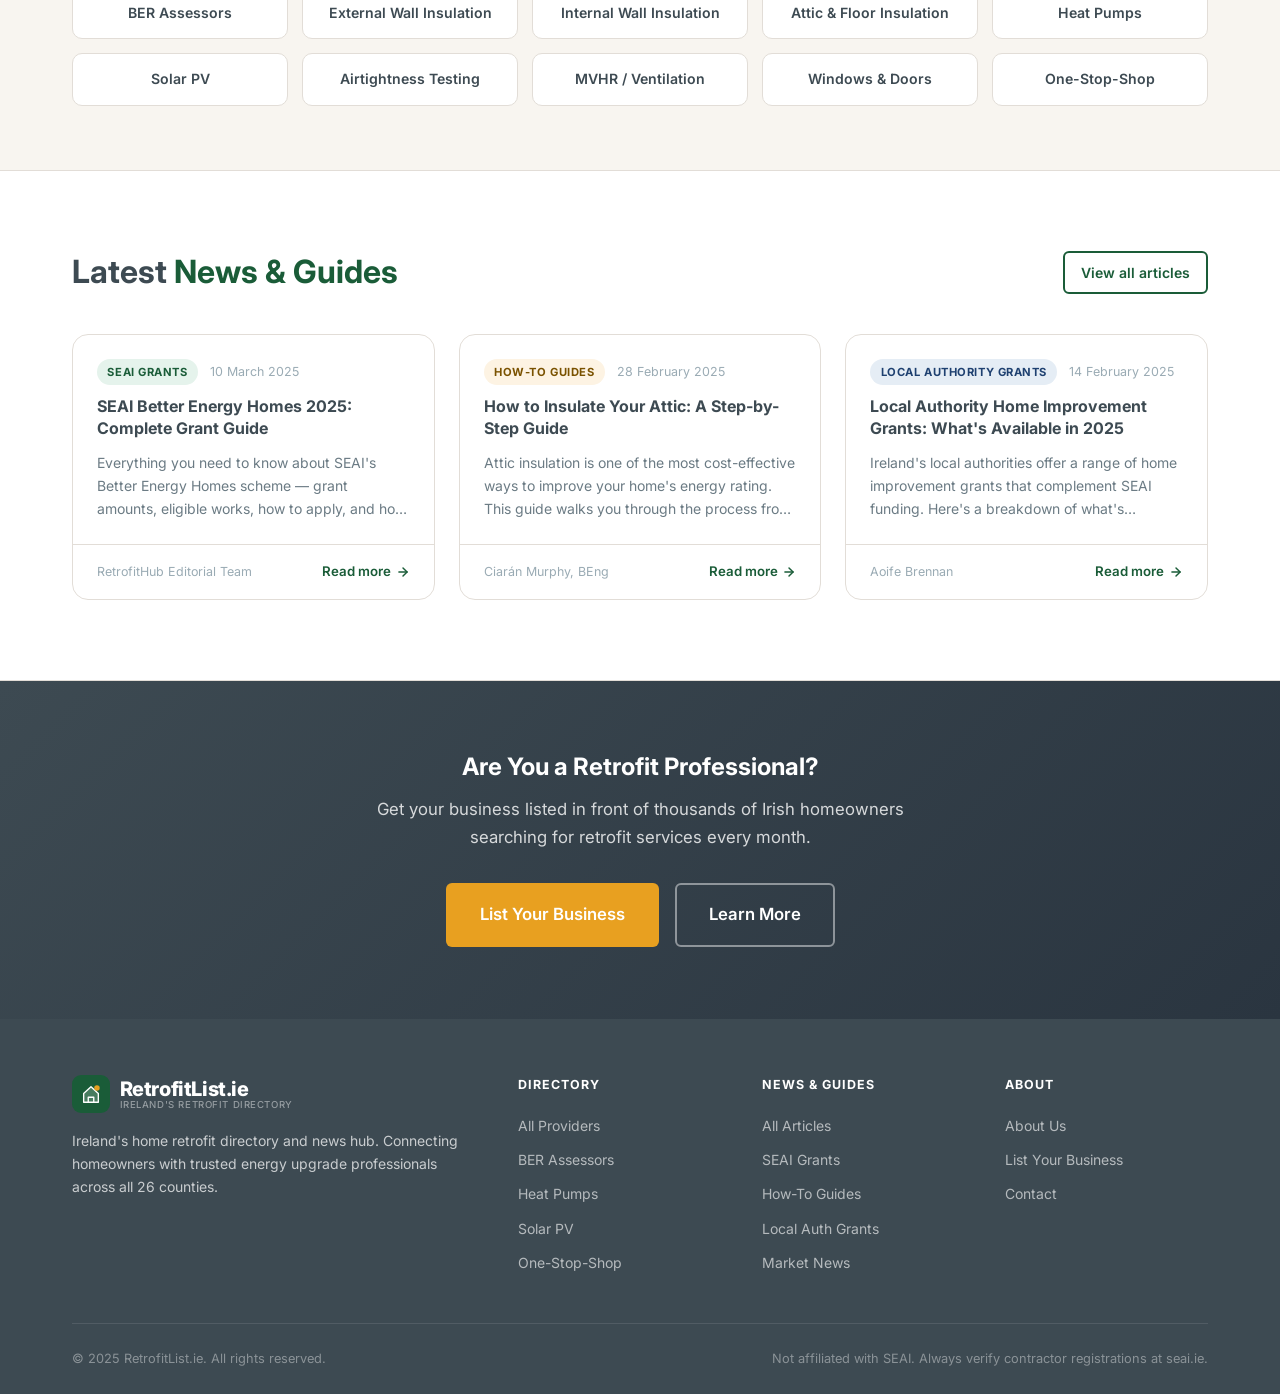
==== commit 0925e4ca: "Update hero provider count to 1,900+ Co-Authored-By: Claude Sonnet 4.6 <noreply@anthropic.com>" ====
--- a/index.html
+++ b/index.html
@@ -66,7 +66,7 @@
           </div>
           <div class="hero-stats">
             <div class="hero-stat">
-              <span class="hero-stat-number">14+</span>
+              <span class="hero-stat-number">1,900+</span>
               <span class="hero-stat-label">Listed Providers</span>
             </div>
             <div class="hero-stat">
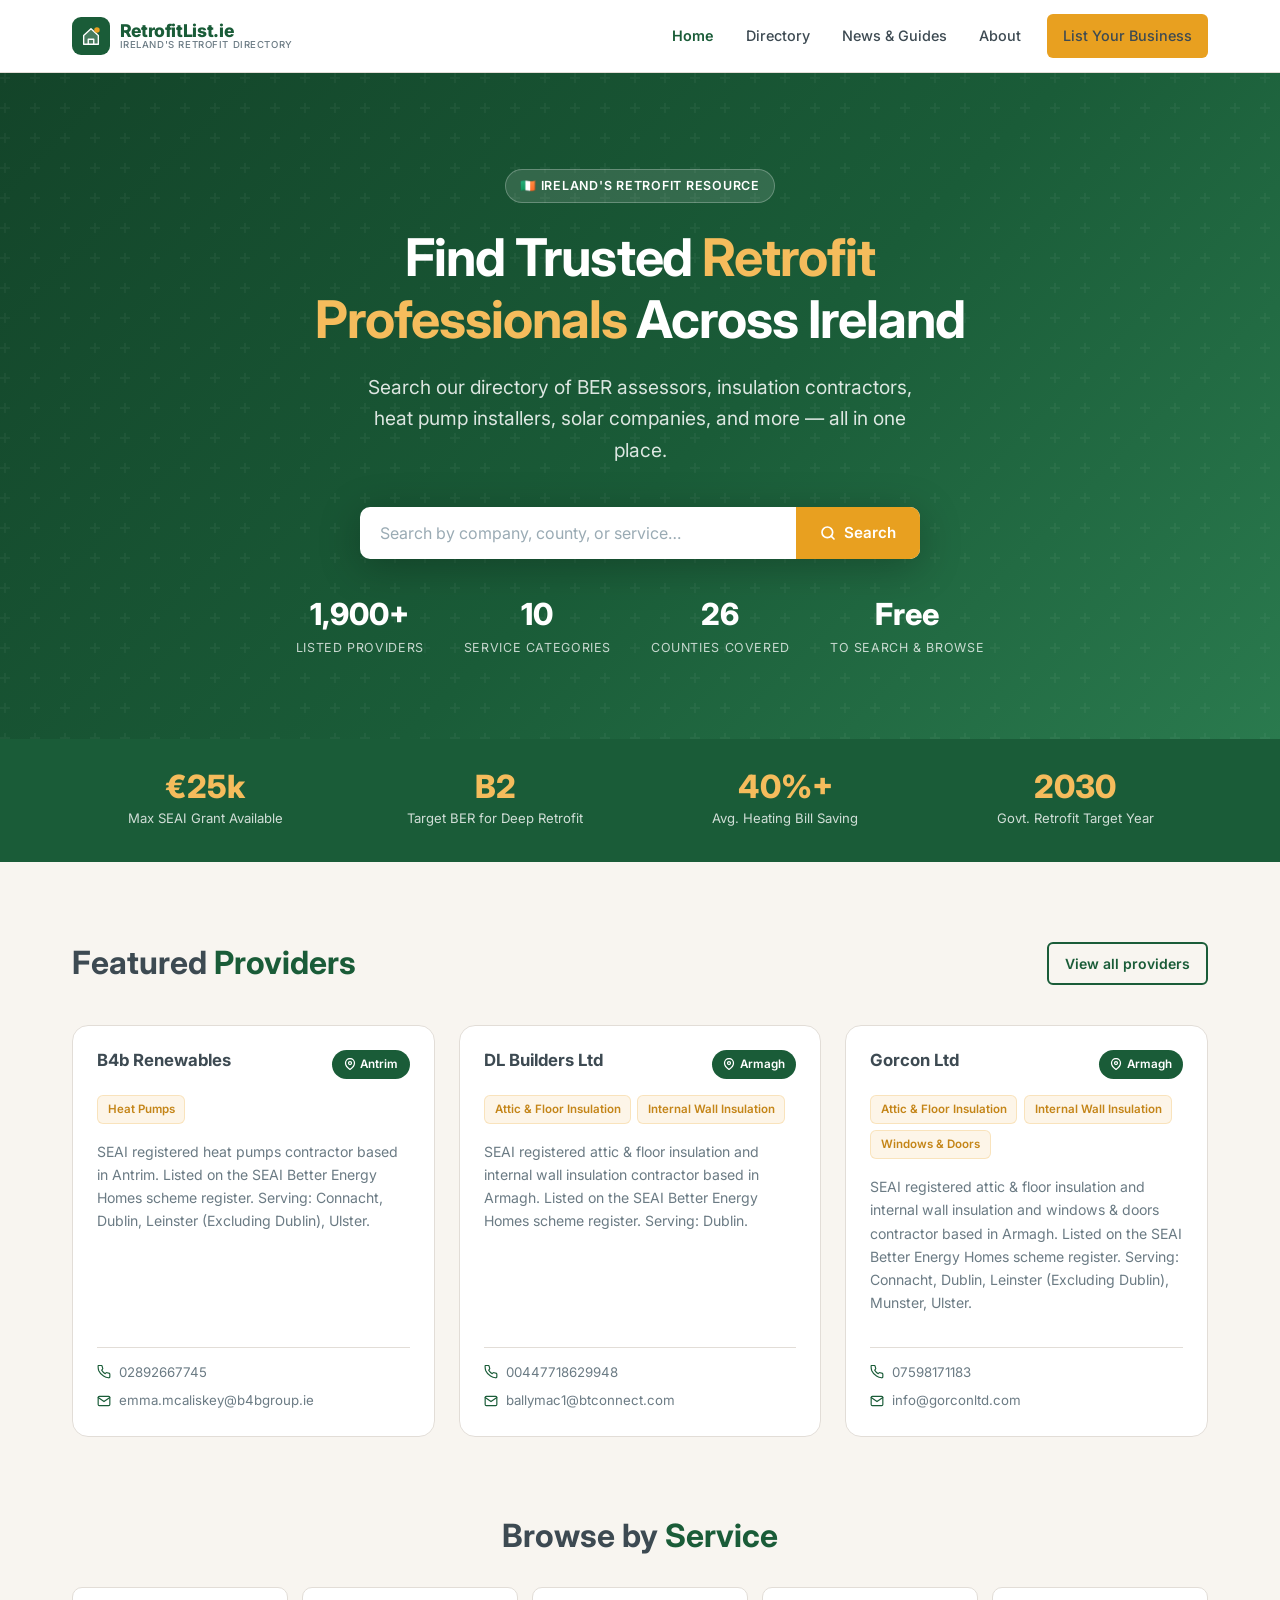
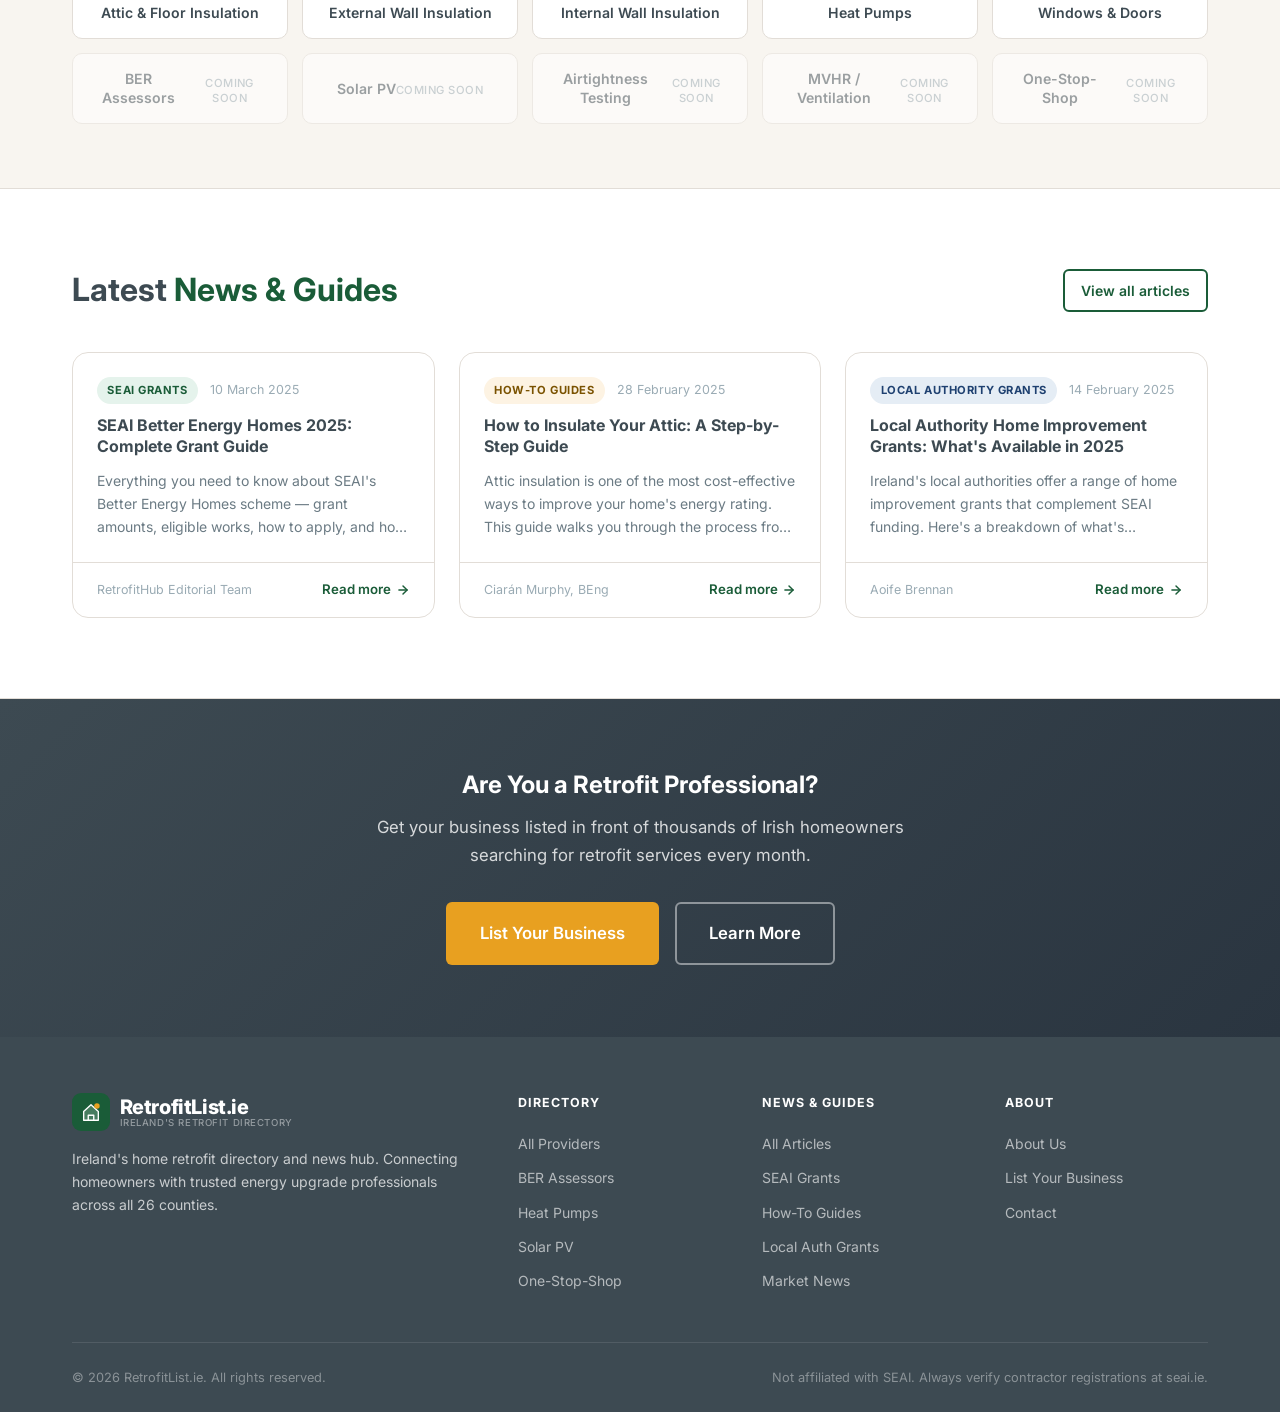
==== commit 9b3383cb: "Grey out 5 unscraped categories, fix copyright year, update accuracy note - BER Assessors, Solar PV," ====
--- a/index.html
+++ b/index.html
@@ -131,16 +131,16 @@
       <div class="container">
         <h2 class="section-title text-center" style="margin-bottom: 2rem;">Browse by <span>Service</span></h2>
         <div style="display:grid; grid-template-columns: repeat(auto-fill, minmax(180px, 1fr)); gap: 0.875rem;">
-          <a href="directory.html?category=BER+Assessors" class="category-link-card">BER Assessors</a>
+          <a href="directory.html?category=Attic+%26+Floor+Insulation" class="category-link-card">Attic &amp; Floor Insulation</a>
           <a href="directory.html?category=External+Wall+Insulation" class="category-link-card">External Wall Insulation</a>
           <a href="directory.html?category=Internal+Wall+Insulation" class="category-link-card">Internal Wall Insulation</a>
-          <a href="directory.html?category=Attic+%26+Floor+Insulation" class="category-link-card">Attic &amp; Floor Insulation</a>
           <a href="directory.html?category=Heat+Pumps" class="category-link-card">Heat Pumps</a>
-          <a href="directory.html?category=Solar+PV" class="category-link-card">Solar PV</a>
-          <a href="directory.html?category=Airtightness+Testing" class="category-link-card">Airtightness Testing</a>
-          <a href="directory.html?category=MVHR+%2F+Ventilation" class="category-link-card">MVHR / Ventilation</a>
           <a href="directory.html?category=Windows+%26+Doors" class="category-link-card">Windows &amp; Doors</a>
-          <a href="directory.html?category=One-Stop-Shop+Retrofit+Contractors" class="category-link-card">One-Stop-Shop</a>
+          <span class="category-link-card coming-soon">BER Assessors</span>
+          <span class="category-link-card coming-soon">Solar PV</span>
+          <span class="category-link-card coming-soon">Airtightness Testing</span>
+          <span class="category-link-card coming-soon">MVHR / Ventilation</span>
+          <span class="category-link-card coming-soon">One-Stop-Shop</span>
         </div>
       </div>
     </section>
@@ -229,7 +229,7 @@
       </div>
 
       <div class="footer-bottom">
-        <p>&copy; 2025 RetrofitList.ie. All rights reserved.</p>
+        <p>&copy; 2026 RetrofitList.ie. All rights reserved.</p>
         <p>Not affiliated with SEAI. Always verify contractor registrations at <a href="https://www.seai.ie" target="_blank" rel="noopener">seai.ie</a>.</p>
       </div>
     </div>
@@ -262,6 +262,22 @@
       transform: translateY(-2px);
       box-shadow: var(--shadow);
     }
+    .category-link-card.coming-soon {
+      position: relative;
+      opacity: 0.5;
+      cursor: default;
+      pointer-events: none;
+    }
+    .category-link-card.coming-soon::after {
+      content: 'Coming soon';
+      display: block;
+      font-size: 0.7rem;
+      font-weight: 500;
+      color: var(--slate-lighter);
+      margin-top: 0.25rem;
+      text-transform: uppercase;
+      letter-spacing: 0.04em;
+    }
   </style>
 
 </body>
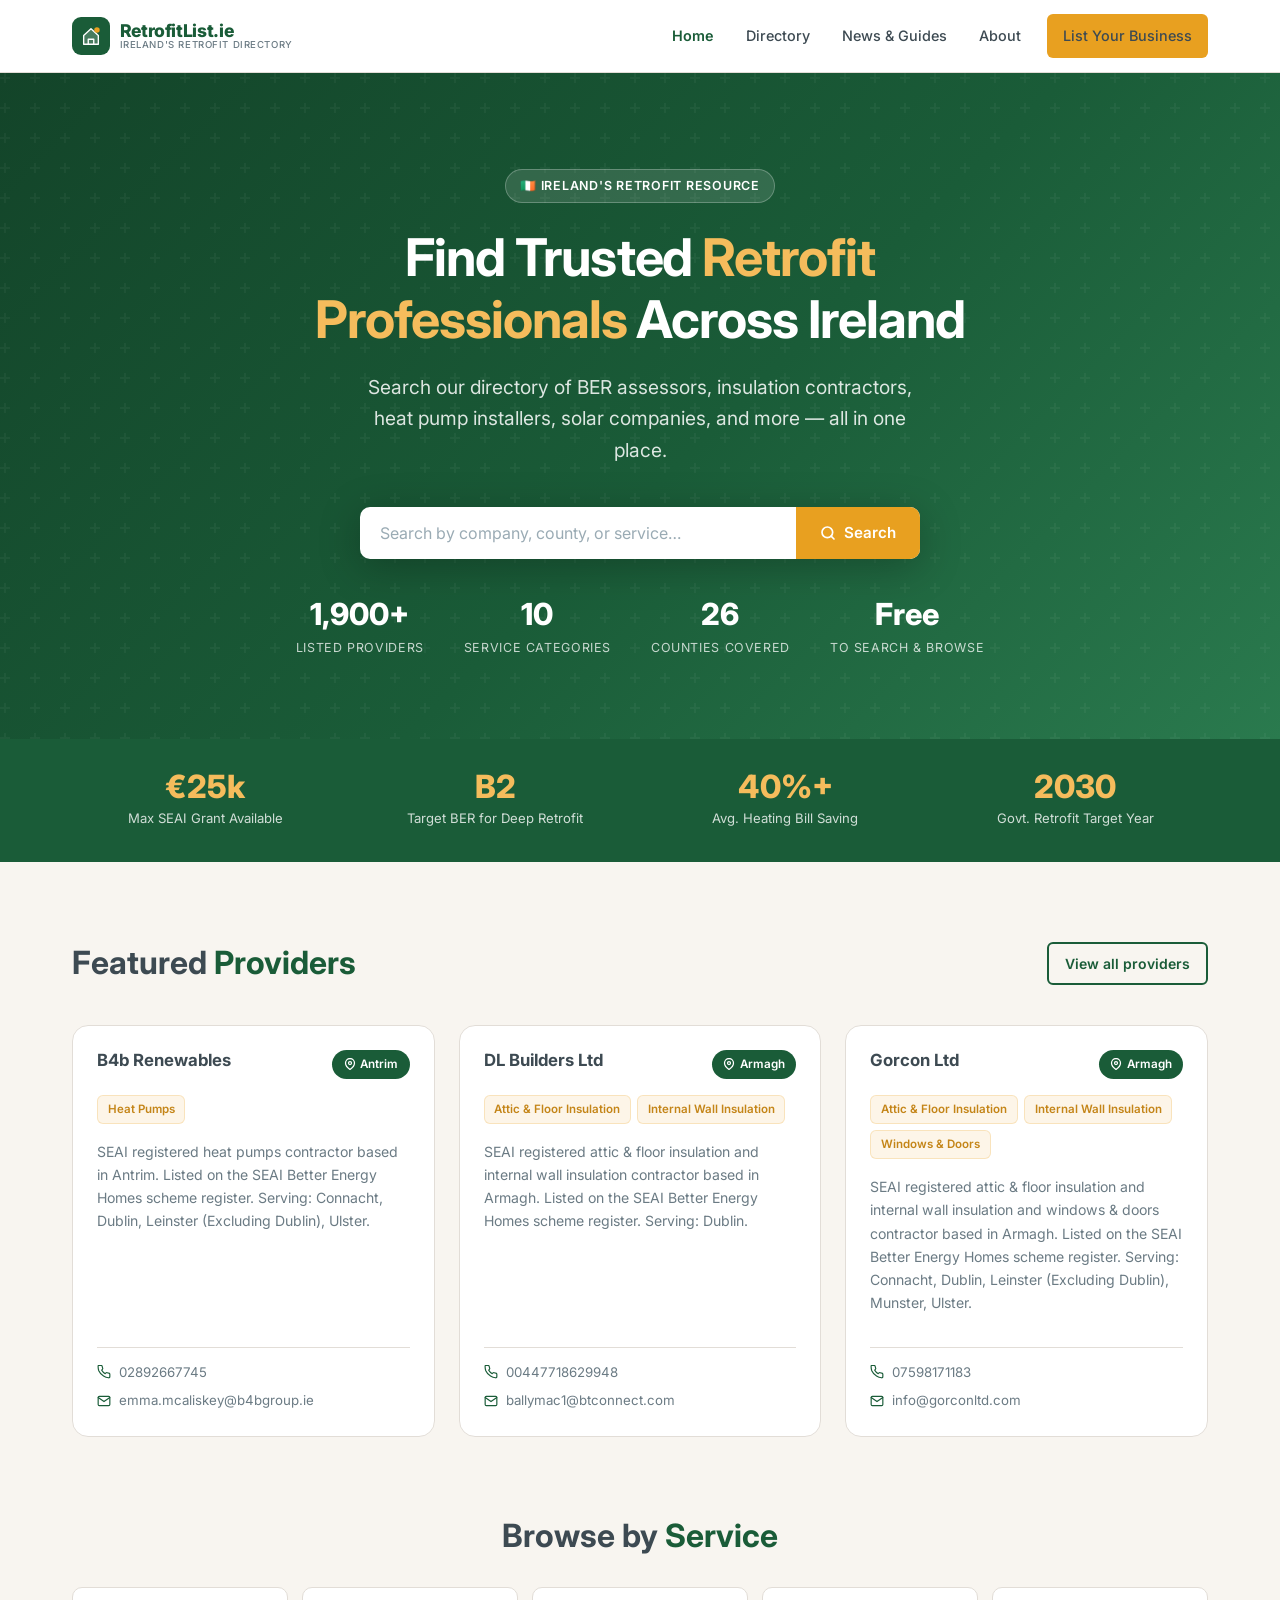
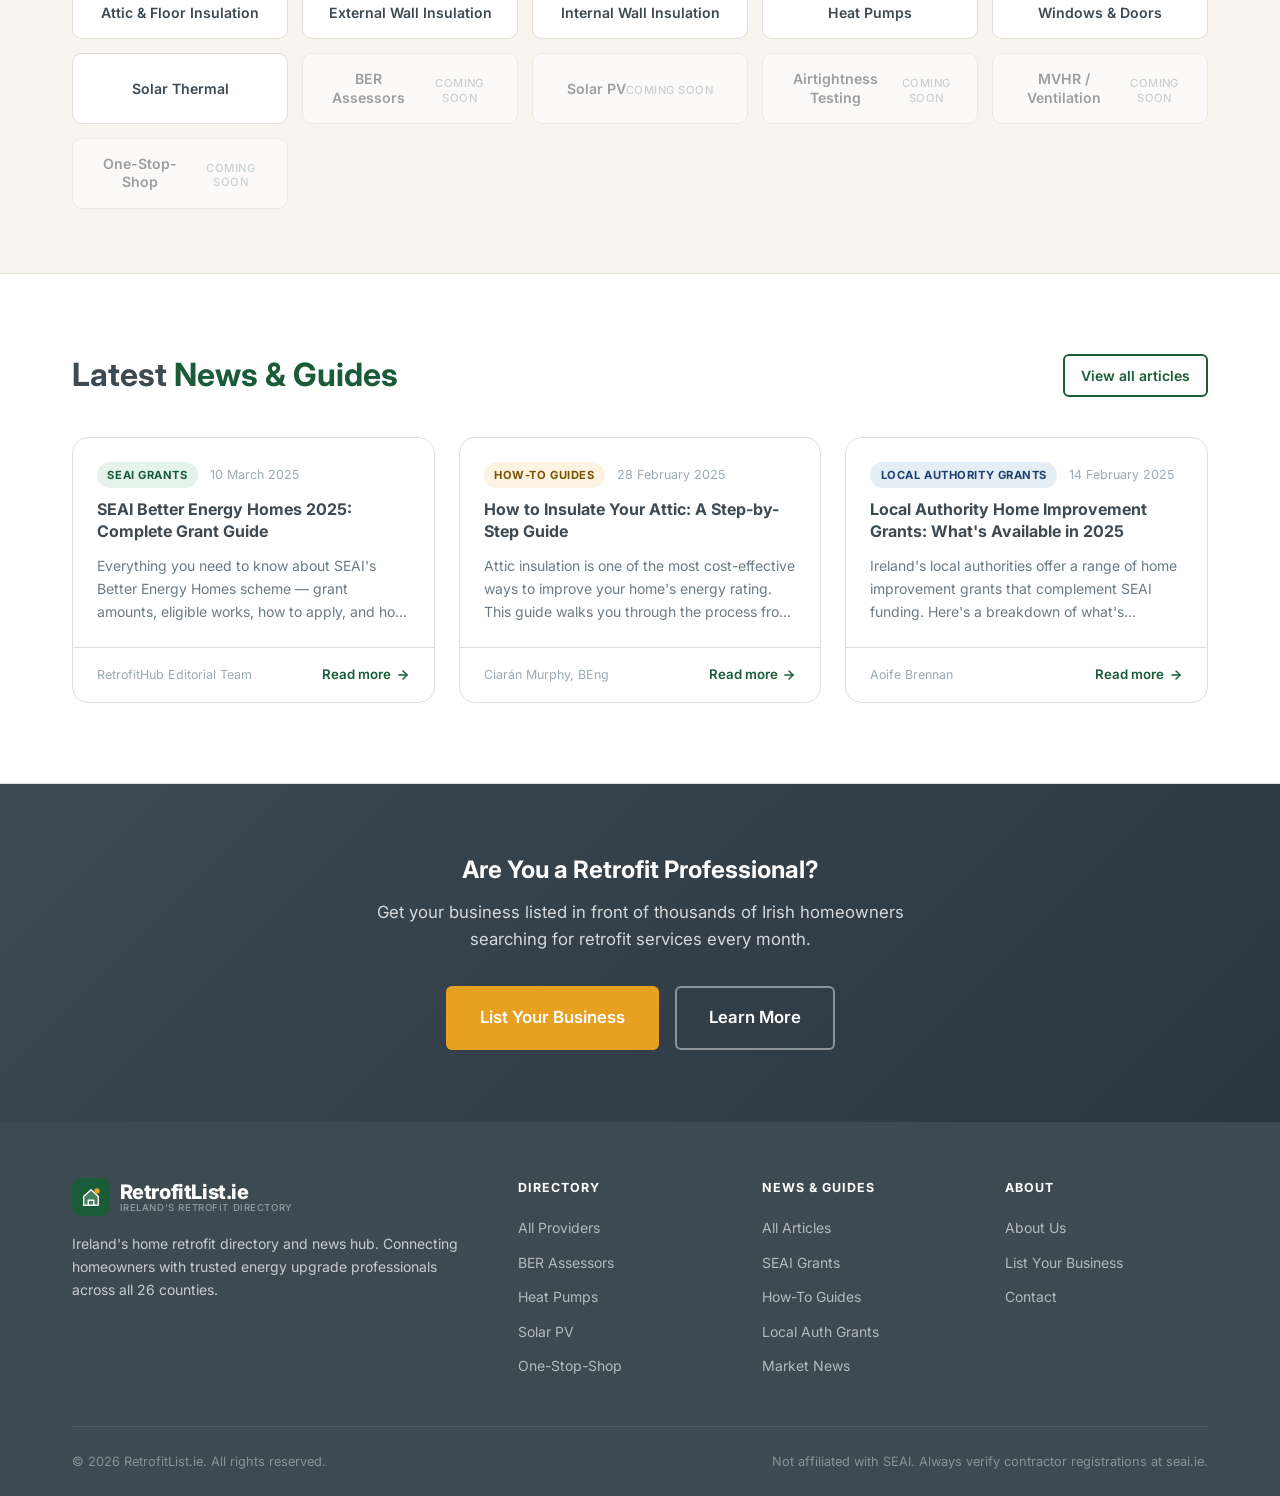
==== commit 342804b9: "Add Solar Thermal category (223 contractors); update category tiles - Scraped Solar Thermal from SEA" ====
--- a/index.html
+++ b/index.html
@@ -136,6 +136,7 @@
           <a href="directory.html?category=Internal+Wall+Insulation" class="category-link-card">Internal Wall Insulation</a>
           <a href="directory.html?category=Heat+Pumps" class="category-link-card">Heat Pumps</a>
           <a href="directory.html?category=Windows+%26+Doors" class="category-link-card">Windows &amp; Doors</a>
+          <a href="directory.html?category=Solar+Thermal" class="category-link-card">Solar Thermal</a>
           <span class="category-link-card coming-soon">BER Assessors</span>
           <span class="category-link-card coming-soon">Solar PV</span>
           <span class="category-link-card coming-soon">Airtightness Testing</span>
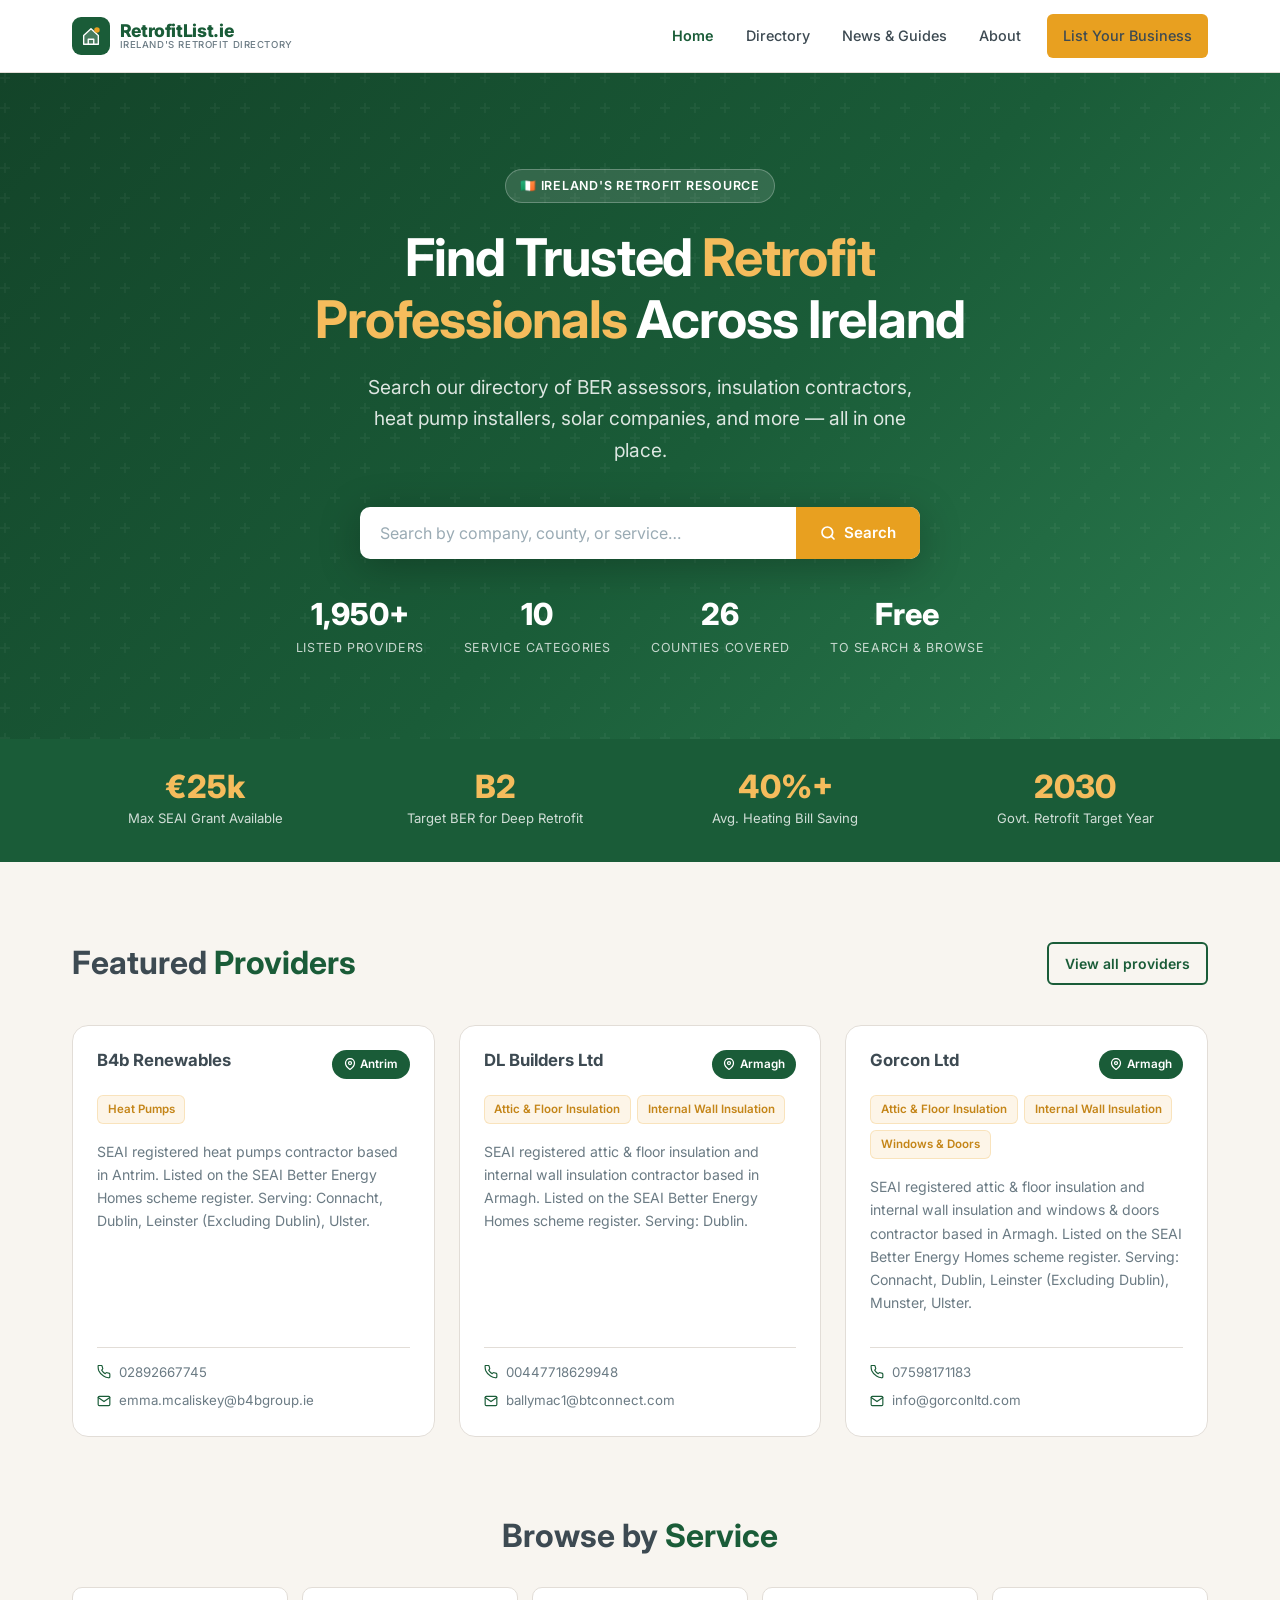
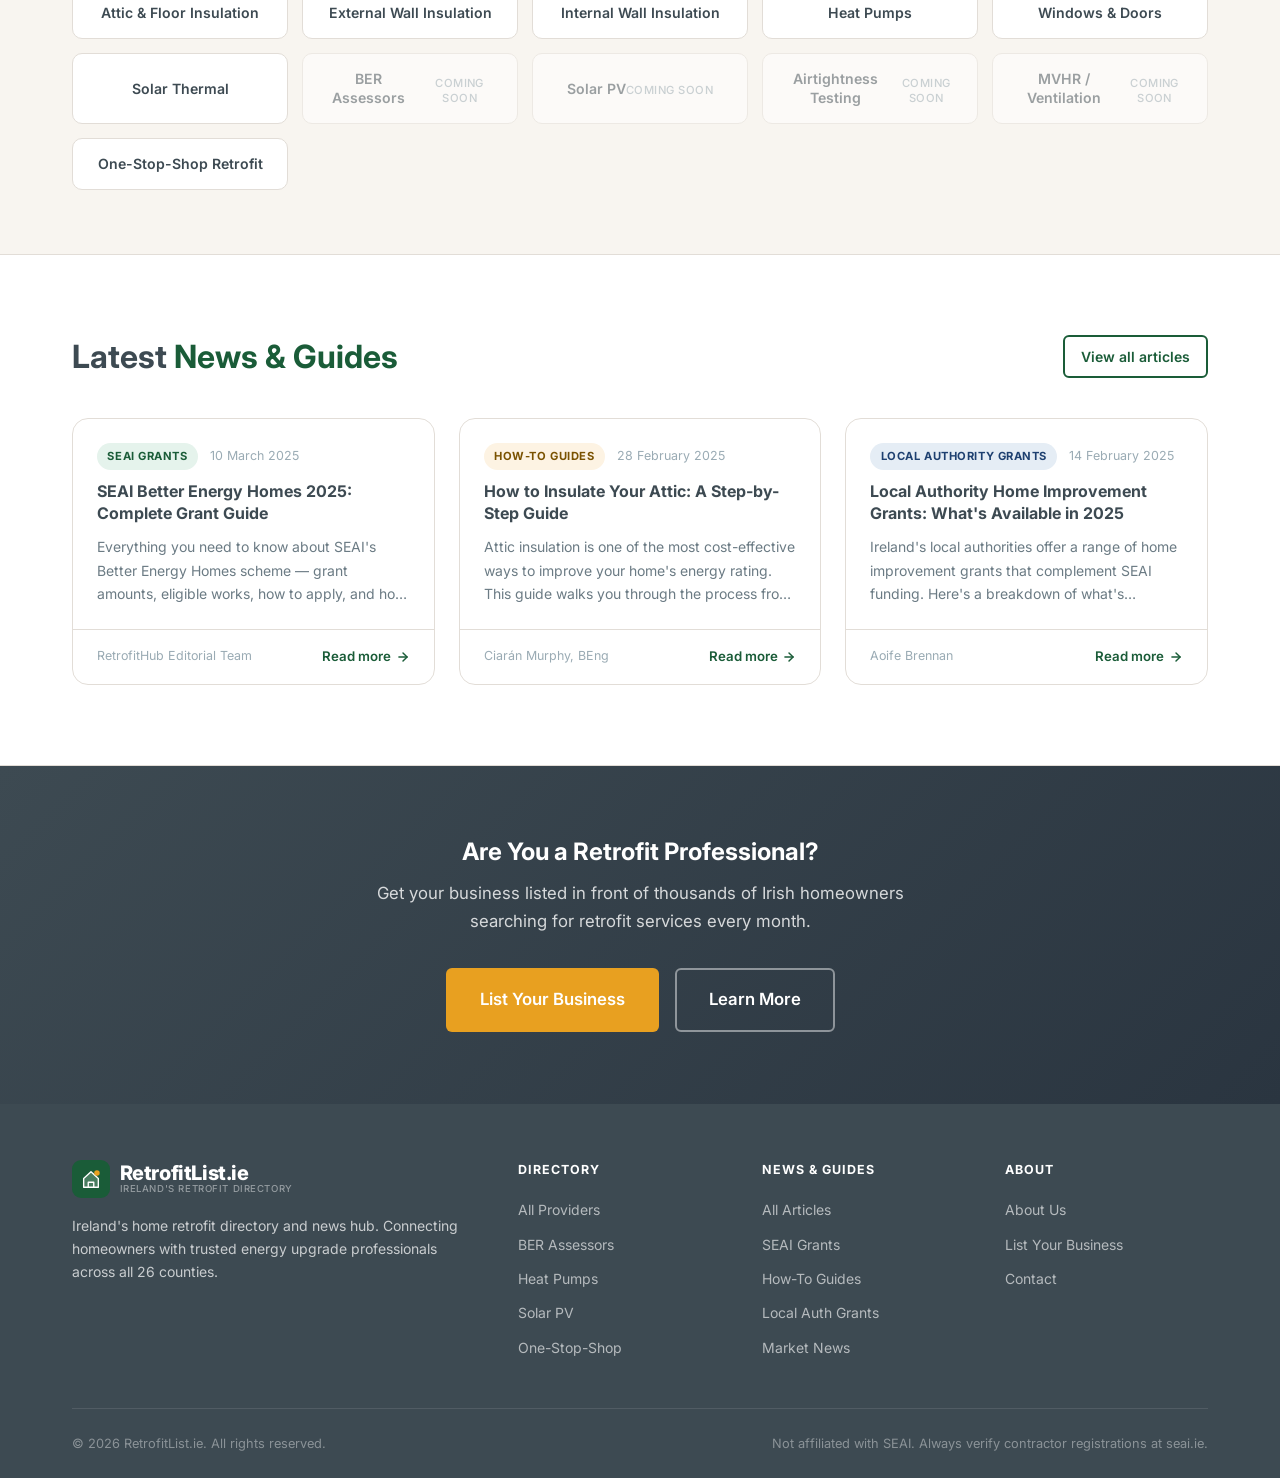
==== commit 9d2d0a19: "Add 32 SEAI-approved One-Stop-Shop providers; unlock OSS category tile - 29 new OSS providers added," ====
--- a/index.html
+++ b/index.html
@@ -66,7 +66,7 @@
           </div>
           <div class="hero-stats">
             <div class="hero-stat">
-              <span class="hero-stat-number">1,900+</span>
+              <span class="hero-stat-number">1,950+</span>
               <span class="hero-stat-label">Listed Providers</span>
             </div>
             <div class="hero-stat">
@@ -141,7 +141,7 @@
           <span class="category-link-card coming-soon">Solar PV</span>
           <span class="category-link-card coming-soon">Airtightness Testing</span>
           <span class="category-link-card coming-soon">MVHR / Ventilation</span>
-          <span class="category-link-card coming-soon">One-Stop-Shop</span>
+          <a href="directory.html?category=One-Stop-Shop+Retrofit" class="category-link-card">One-Stop-Shop Retrofit</a>
         </div>
       </div>
     </section>
